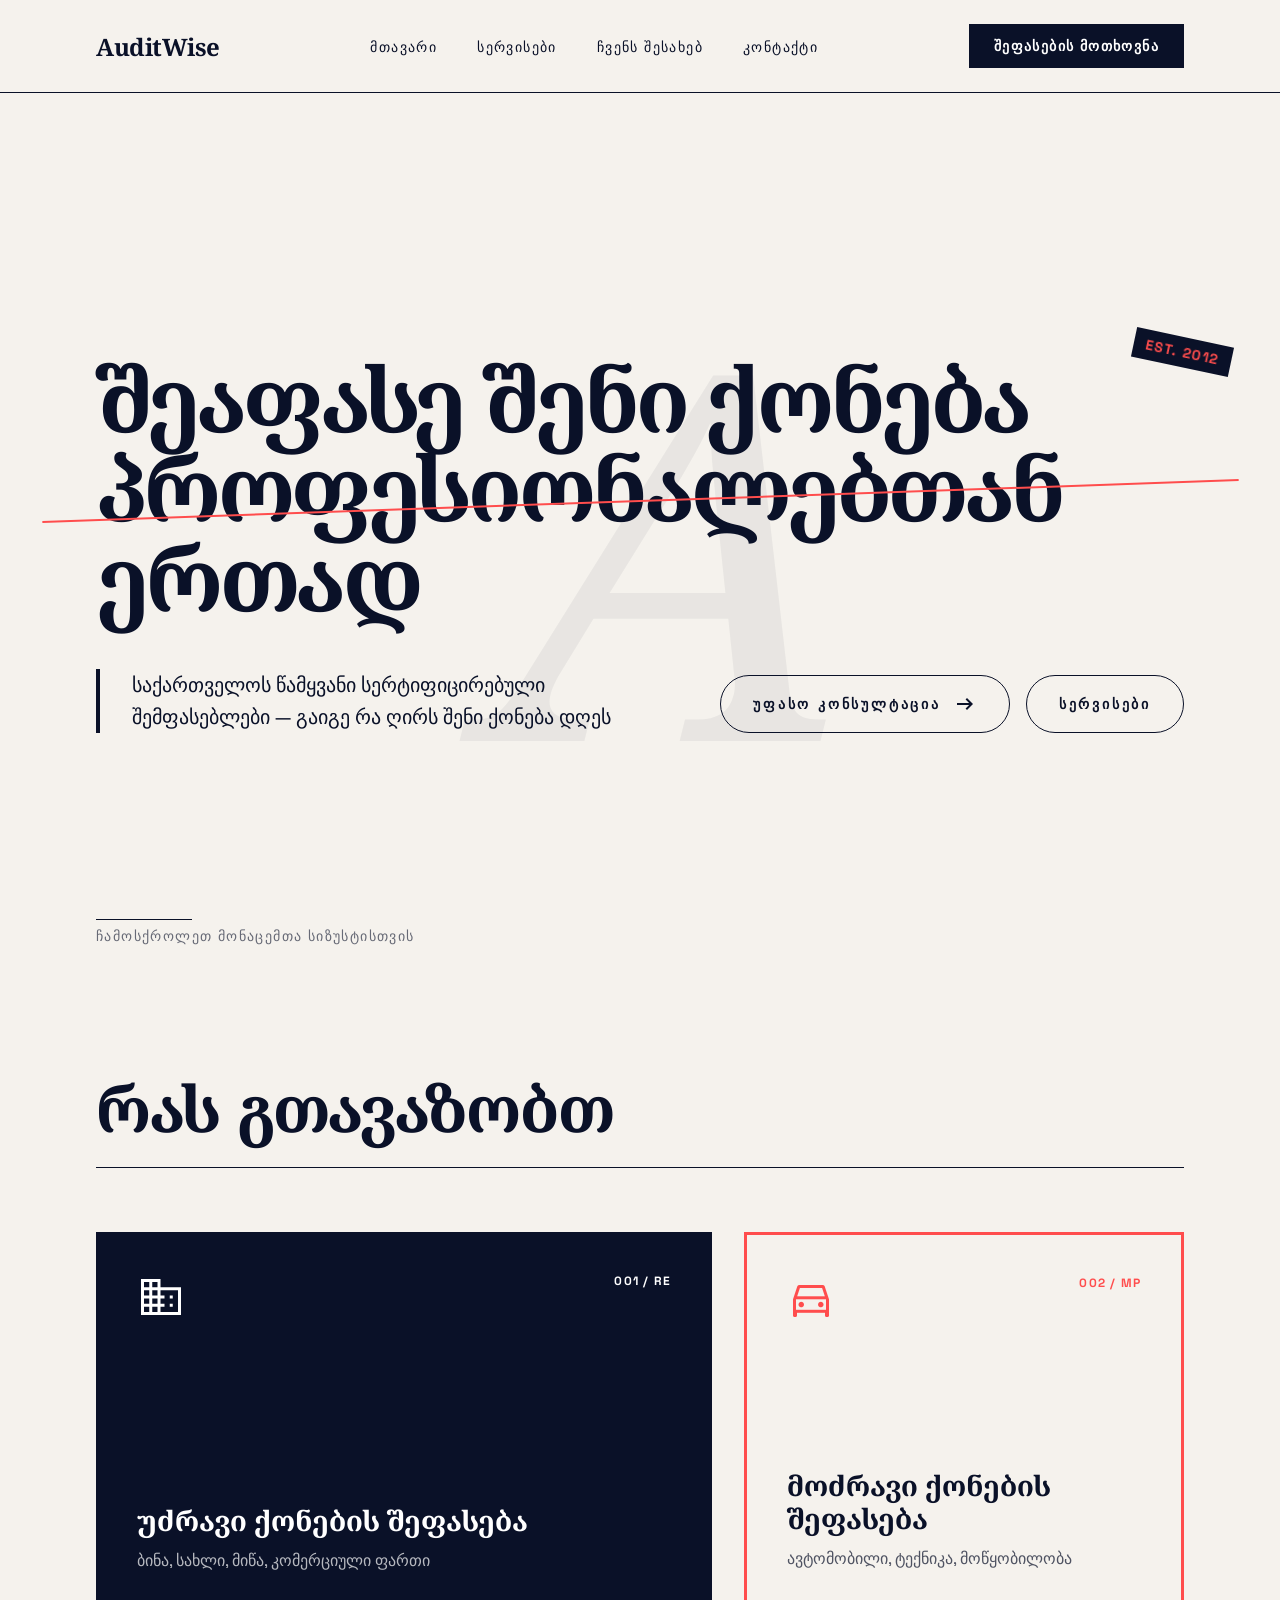
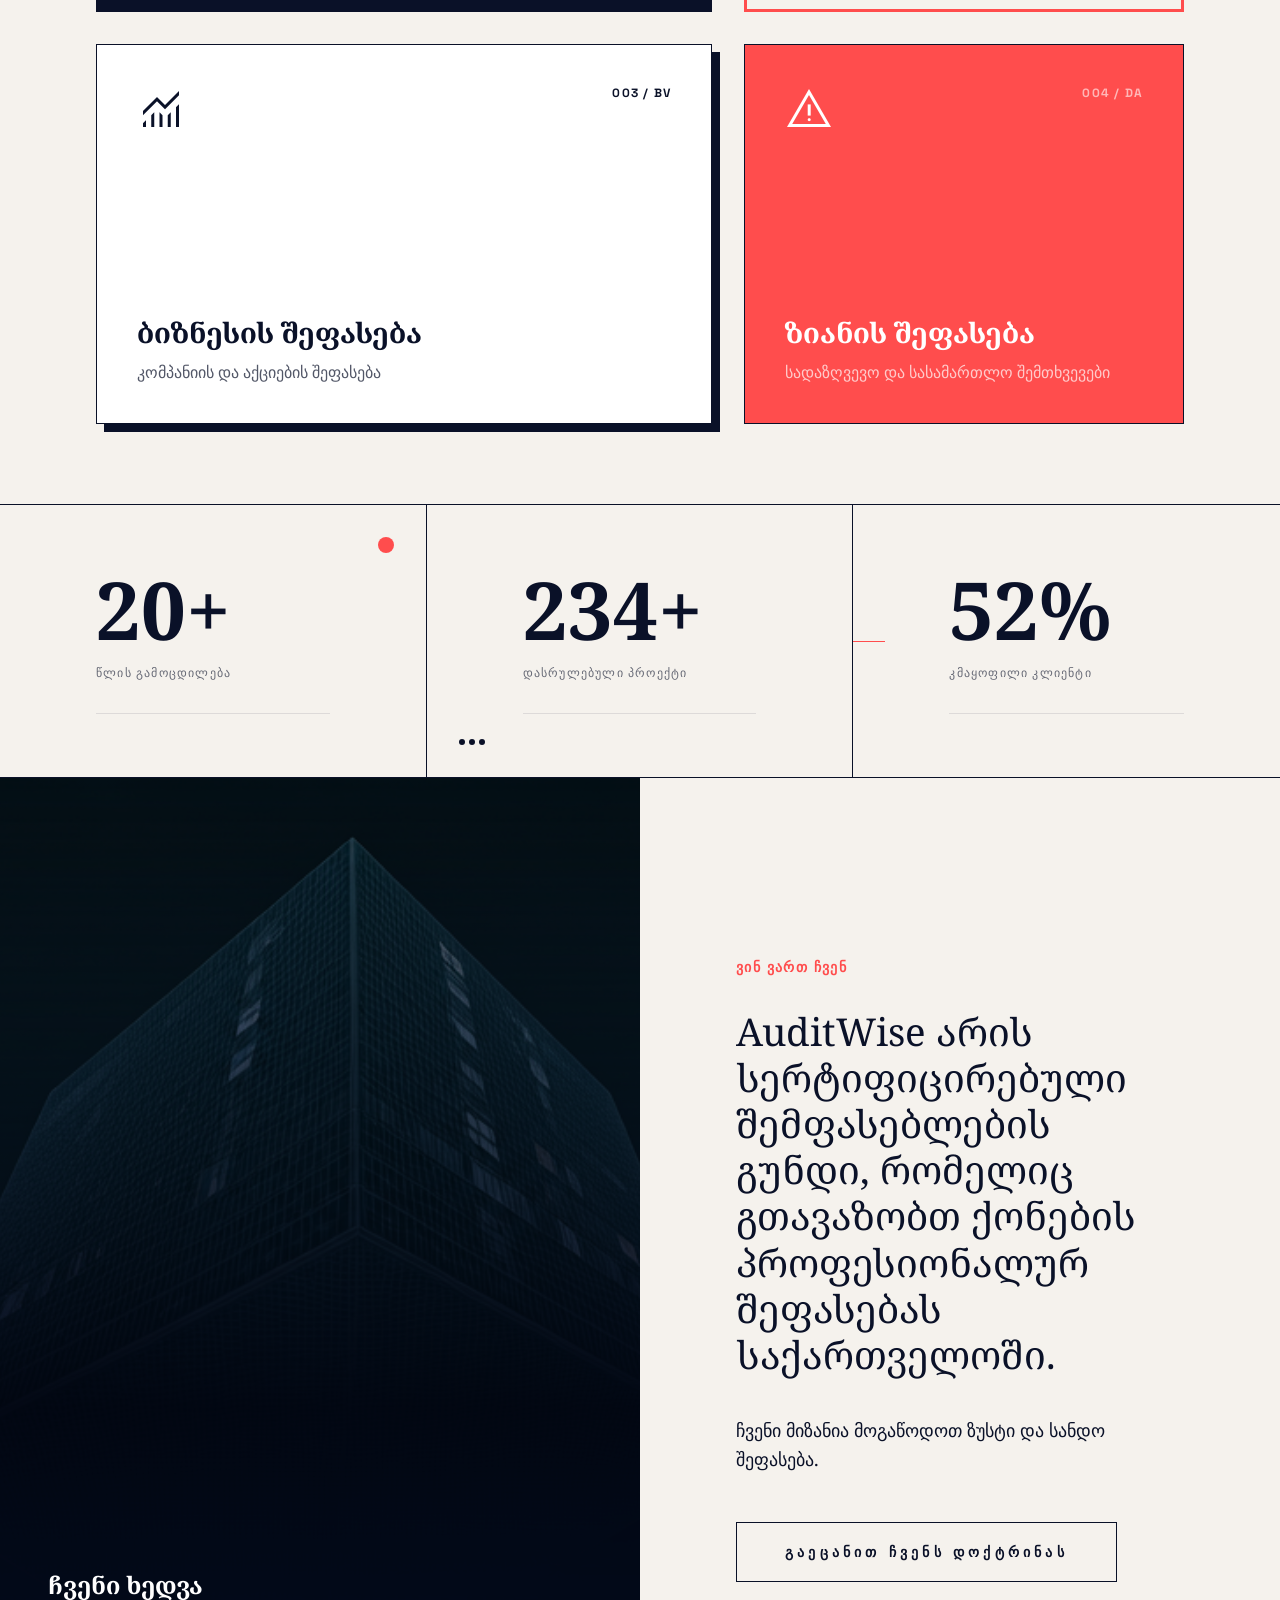
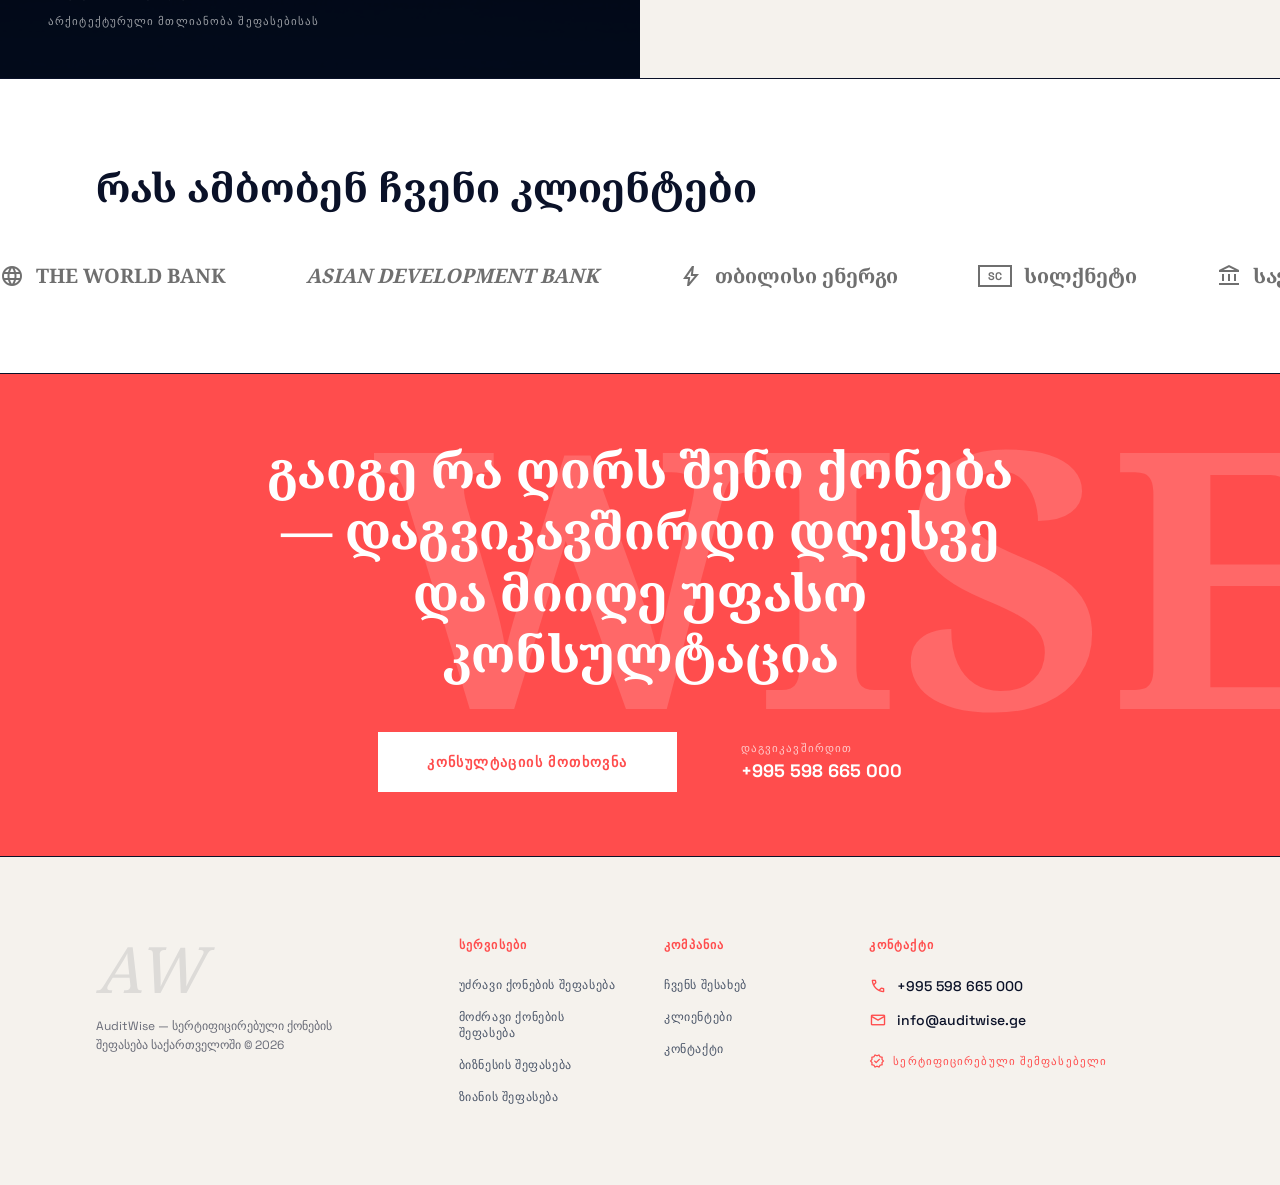
==== index.html @ 29cc0298 "first commit" ====
<!doctype html>
<html lang="ka">
  <head>
    <meta charset="UTF-8" />
    <meta name="viewport" content="width=device-width, initial-scale=1.0" />
    <title>AuditWise — Premium Asset Appraisal & Audit Services</title>

    <!-- ===== SEO ===== -->
    <meta
      name="description"
      content="AuditWise — სერტიფიცირებული უძრავი/მოძრავი ქონების შემფასებელი საქართველოში. ქონების პროფესიონალური შეფასება, აუდიტი და ზიანის განსაზღვრა."
    />
    <meta
      name="keywords"
      content="უძრავი ქონების შეფასება, ქონების აუდიტი, სერტიფიცირებული შემფასებელი, ბიზნესის შეფასება, ზიანის შეფასება, თბილისი, საქართველო"
    />
    <meta name="author" content="AuditWise" />
    <meta name="robots" content="index, follow" />

    <!-- ===== OPEN GRAPH ===== -->
    <meta property="og:type" content="website" />
    <meta property="og:url" content="https://www.auditwise.com/" />
    <meta
      property="og:title"
      content="AuditWise — პრემიუმ აქტივების შეფასება"
    />
    <meta
      property="og:description"
      content="მაღალი ღირებულების აქტივების სიზუსტით შეფასება და აუდიტი."
    />
    <meta
      property="og:image"
      content="https://www.auditwise.com/assets/images/og-image.jpg"
    />
    <meta property="og:locale" content="ka_GE" />
    <meta property="og:site_name" content="AuditWise" />

    <!-- ===== TWITTER CARD ===== -->
    <meta name="twitter:card" content="summary_large_image" />
    <meta
      name="twitter:title"
      content="AuditWise — პრემიუმ აქტივების შეფასება"
    />
    <meta
      name="twitter:description"
      content="მაღალი ღირებულების აქტივების სიზუსტით შეფასება და აუდიტი."
    />
    <meta
      name="twitter:image"
      content="https://www.auditwise.com/assets/images/og-image.jpg"
    />

    <!-- ===== FONTS ===== -->
    <link rel="preconnect" href="https://fonts.googleapis.com" />
    <link rel="preconnect" href="https://fonts.gstatic.com" crossorigin />
    <link
      href="https://fonts.googleapis.com/css2?family=Noto+Serif+Georgian:wght@400;700&family=Space+Grotesk:wght@300;400;500;700&display=swap"
      rel="stylesheet"
    />

    <!-- ===== ICONS ===== -->
    <link
      href="https://fonts.googleapis.com/css2?family=Material+Symbols+Outlined:opsz,wght,FILL,GRAD@20..48,100..700,0..1,-50..200"
      rel="stylesheet"
    />

    <!-- ===== FAVICON ===== -->
    <link rel="icon" type="image/png" href="./images/AW_favicon.png" />

    <!-- ===== CSS ===== -->
    <link rel="stylesheet" href="./styles/reset.css" />
    <link rel="stylesheet" href="./styles/header.css" />
    <link rel="stylesheet" href="./styles/style.css" />
    <link rel="stylesheet" href="./styles/footer.css" />
  </head>

  <body>
    <!-- HEADER -->
    <header>
      <nav>
        <a href="index.html" class="logo">AuditWise</a>
        <ul>
          <li><a href="./index.html">მთავარი</a></li>
          <li><a href="./services.html">სერვისები</a></li>
          <li><a href="./about.html">ჩვენს შესახებ</a></li>
          <li><a href="./contact.html">კონტაქტი</a></li>
        </ul>
        <a href="./contact.html" class="btn-primary">შეფასების მოთხოვნა</a>
        <button class="burger" id="burger">
          <span></span>
          <span></span>
          <span></span>
        </button>
      </nav>
    </header>

    <!-- MAIN -->
    <main>
      <section class="hero">
        <div class="container">
          <!-- ფონური დიდი ასო -->
          <div class="hero-bg-letter">A</div>

          <div class="hero-content">
            <!-- სათაური + EST badge -->
            <div class="hero-title-wrap">
              <h1 class="hero-title">
                შეაფასე შენი ქონება პროფესიონალებთან ერთად
                <div class="coral-strike"></div>
              </h1>
              <div class="est-badge">EST. 2012</div>
            </div>

            <!-- ქვედა ნაწილი: ტექსტი + ღილაკები -->
            <div class="hero-bottom">
              <div class="hero-desc">
                <p>
                  საქართველოს წამყვანი სერტიფიცირებული შემფასებლები — გაიგე რა
                  ღირს შენი ქონება დღეს
                </p>
              </div>
              <div class="hero-actions">
                <a href="contact.html" class="btn-outline">
                  უფასო კონსულტაცია
                  <span class="material-symbols-outlined">arrow_right_alt</span>
                </a>
                <a href="services.html" class="btn-outline">სერვისები</a>
              </div>
            </div>
          </div>

          <!-- ქვედა anchor -->
          <div class="hero-scroll">
            <div class="hero-scroll-line"></div>
            <span>ჩამოსქროლეთ მონაცემთა სიზუსტისთვის</span>
          </div>
        </div>
      </section>

      <!-- SERVICES PREVIEW -->
      <section class="services-preview">
        <div class="container">
          <div class="section-header">
            <h2>რას გთავაზობთ</h2>
            <div class="section-line"></div>
          </div>
        </div>

        <div class="services-grid">
          <a href="./real-estate.html" class="service-card service-card--dark">
            <div class="card-top">
              <span class="material-symbols-outlined">domain</span>
              <span class="card-code">001 / RE</span>
            </div>
            <div class="card-bottom">
              <h3>უძრავი ქონების შეფასება</h3>
              <p>ბინა, სახლი, მიწა, კომერციული ფართი</p>
            </div>
          </a>

          <a href="./movable.html" class="service-card service-card--coral">
            <div class="card-top">
              <span class="material-symbols-outlined">directions_car</span>
              <span class="card-code">002 / MP</span>
            </div>
            <div class="card-bottom">
              <h3>მოძრავი ქონების შეფასება</h3>
              <p>ავტომობილი, ტექნიკა, მოწყობილობა</p>
            </div>
          </a>

          <a href="./business.html" class="service-card service-card--light">
            <div class="card-top">
              <span class="material-symbols-outlined">monitoring</span>
              <span class="card-code">003 / BV</span>
            </div>
            <div class="card-bottom">
              <h3>ბიზნესის შეფასება</h3>
              <p>კომპანიის და აქციების შეფასება</p>
            </div>
          </a>

          <a href="./damage.html" class="service-card service-card--coral-fill">
            <div class="card-top">
              <span class="material-symbols-outlined">report_problem</span>
              <span class="card-code">004 / DA</span>
            </div>
            <div class="card-bottom">
              <h3>ზიანის შეფასება</h3>
              <p>სადაზღვევო და სასამართლო შემთხვევები</p>
            </div>
          </a>
        </div>
      </section>

      <!-- STATS -->
      <section class="stats">
        <div class="stats-grid">
          <!-- 20+ -->
          <div class="stat-item">
            <div class="stat-dot"></div>
            <div class="stat-content">
              <span class="stat-number">20+</span>
              <span class="stat-label">წლის გამოცდილება</span>
            </div>
            <div class="stat-line"></div>
          </div>

          <!-- 500+ -->
          <div class="stat-item">
            <div class="stat-dots">
              <div class="stat-dot-sm"></div>
              <div class="stat-dot-sm"></div>
              <div class="stat-dot-sm"></div>
            </div>
            <div class="stat-content">
              <span class="stat-number">500+</span>
              <span class="stat-label">დასრულებული პროექტი</span>
            </div>
            <div class="stat-line"></div>
          </div>

          <!-- 99% -->
          <div class="stat-item">
            <div class="stat-coral-line"></div>
            <div class="stat-content">
              <span class="stat-number">99%</span>
              <span class="stat-label">კმაყოფილი კლიენტი</span>
            </div>
            <div class="stat-line"></div>
          </div>
        </div>
      </section>

      <!-- ABOUT PREVIEW -->
      <section class="about-preview">
        <!-- მარცხნივ — სურათი -->
        <div class="about-image">
          <div class="about-image-overlay"></div>
          <div class="about-image-caption">
            <h4>ჩვენი ხედვა</h4>
            <span>არქიტექტურული მთლიანობა შეფასებისას</span>
          </div>
        </div>

        <!-- მარჯვნივ — ტექსტი -->
        <div class="about-content">
          <span class="about-label">ვინ ვართ ჩვენ</span>
          <h2>
            AuditWise არის სერტიფიცირებული შემფასებლების გუნდი, რომელიც
            გთავაზობთ ქონების პროფესიონალურ შეფასებას საქართველოში.
          </h2>
          <p>ჩვენი მიზანია მოგაწოდოთ ზუსტი და სანდო შეფასება.</p>
          <a href="./about.html" class="btn-outline-dark"
            >გაეცანით ჩვენს დოქტრინას</a
          >
        </div>
      </section>

      <!-- CLIENTS MARQUEE -->
      <section class="clients" id="clients">
        <div class="container">
          <h2 class="clients-title">რას ამბობენ ჩვენი კლიენტები</h2>
        </div>

        <div class="marquee">
          <div class="marquee-content">
            <div class="client-item">
              <span class="material-symbols-outlined">language</span>
              <span>THE WORLD BANK</span>
            </div>
            <div class="client-item">
              <span class="client-italic">ASIAN DEVELOPMENT BANK</span>
            </div>
            <div class="client-item">
              <span class="material-symbols-outlined">bolt</span>
              <span>თბილისი ენერგი</span>
            </div>
            <div class="client-item">
              <span class="client-box">SC</span>
              <span>სილქნეტი</span>
            </div>
            <div class="client-item">
              <span class="material-symbols-outlined">account_balance</span>
              <span>საქართველოს ფინანსთა სამინისტრო</span>
            </div>
            <div class="client-item">
              <span class="client-box">MF</span>
              <span>რუსთავის მეტალურგიული ქარხანა</span>
            </div>
            <div class="client-item">
              <span class="material-symbols-outlined">electric_bolt</span>
              <span>თელასი</span>
            </div>
            <div class="client-item">
              <span class="material-symbols-outlined">gavel</span>
              <span>საქართველოს პარლამენტი</span>
            </div>

            <!-- მეორე კომპლექტი — loop-ისთვის -->
            <div class="client-item">
              <span class="material-symbols-outlined">language</span>
              <span>THE WORLD BANK</span>
            </div>
            <div class="client-item">
              <span class="client-italic">ASIAN DEVELOPMENT BANK</span>
            </div>
            <div class="client-item">
              <span class="material-symbols-outlined">bolt</span>
              <span>თბილისი ენერგი</span>
            </div>
            <div class="client-item">
              <span class="client-box">SC</span>
              <span>სილქნეტი</span>
            </div>
            <div class="client-item">
              <span class="material-symbols-outlined">account_balance</span>
              <span>საქართველოს ფინანსთა სამინისტრო</span>
            </div>
            <div class="client-item">
              <span class="client-box">MF</span>
              <span>რუსთავის მეტალურგიული ქარხანა</span>
            </div>
            <div class="client-item">
              <span class="material-symbols-outlined">electric_bolt</span>
              <span>თელასი</span>
            </div>
            <div class="client-item">
              <span class="material-symbols-outlined">gavel</span>
              <span>საქართველოს პარლამენტი</span>
            </div>
          </div>
        </div>
      </section>

      <!-- CTA -->
      <section class="cta">
        <div class="cta-bg-text">WISE</div>
        <div class="container">
          <div class="cta-inner">
            <h2>
              გაიგე რა ღირს შენი ქონება — დაგვიკავშირდი დღესვე და მიიღე უფასო
              კონსულტაცია
            </h2>
            <div class="cta-bottom">
              <a href="contact.html" class="btn-cta">კონსულტაციის მოთხოვნა</a>
              <div class="cta-phone">
                <span class="cta-phone-label">დაგვიკავშირდით</span>
                <span class="cta-phone-number">+995 598 665 000</span>
              </div>
            </div>
          </div>
        </div>
      </section>
    </main>

    <!----FOOTER-->

    <footer class="footer">
      <div class="footer-grid">
        <!-- სვეტი 1 — ლოგო -->
        <div class="footer-brand">
          <span class="footer-logo">AW</span>
          <p>
            AuditWise — სერტიფიცირებული ქონების შეფასება საქართველოში © 2026
          </p>
        </div>

        <!-- სვეტი 2 — სისტემა -->
        <div class="footer-col">
          <h4>სერვისები</h4>
          <a href="./real-estate.html">უძრავი ქონების შეფასება</a>
          <a href="./movable.html">მოძრავი ქონების შეფასება</a>
          <a href="./business.html">ბიზნესის შეფასება</a>
          <a href="./services.html">ზიანის შეფასება</a>
        </div>

        <!-- სვეტი 3 — კომპანია -->
        <div class="footer-col">
          <h4>კომპანია</h4>
          <a href="./about.html">ჩვენს შესახებ</a>
          <a href="index.html#clients">კლიენტები</a>
          <a href="./contact.html">კონტაქტი</a>
        </div>

        <!-- სვეტი 4 — კონტაქტი -->
        <div class="footer-col">
          <h4>კონტაქტი</h4>
          <div class="footer-contact">
            <div class="footer-contact-item">
              <span class="material-symbols-outlined">call</span>
              <a href="tel:+995598665000">+995 598 665 000</a>
            </div>
            <div class="footer-contact-item">
              <span class="material-symbols-outlined">mail</span>
              <a href="mailto:info@auditwise.ge">info@auditwise.ge</a>
            </div>
          </div>
          <div class="footer-tagline">
            <span class="material-symbols-outlined">verified</span>
            სერტიფიცირებული შემფასებელი
          </div>
        </div>
      </div>
    </footer>
    <!-- POPUP -->
    <div class="phone-popup" id="phone-popup">
      <div class="popup-inner">
        <button class="popup-close" id="popup-close">
          <span class="material-symbols-outlined">close</span>
        </button>
        <span class="popup-label">დაგვიკავშირდით</span>
        <a href="tel:+995598665000" class="popup-phone">+995 598 665 000</a>
        <p class="popup-sub">
          ან მოგვწერეთ: <a href="mailto:info@auditwise.ge">info@auditwise.ge</a>
        </p>
      </div>
    </div>

    <script src="js/main.js"></script>
  </body>
</html>
---- styles/header.css ----
/* ===== HEADER / NAV ===== */
header {
  position: sticky;
  top: 0;
  width: 100%;
  background-color: var(--parchment);
  z-index: 100;
}

nav {
  max-width: var(--max-width);
  margin: 0 auto;
  padding: 24px 96px;
  display: flex;
  align-items: center;
  justify-content: space-between;
  border-bottom: 0.5px solid var(--ink);
}

/* ===== LOGO ===== */
.logo {
  font-family: var(--font-serif);
  font-size: 24px;
  font-weight: 700;
  color: var(--ink);
  letter-spacing: -0.02em;
}

/* ===== NAV LINKS ===== */
nav ul {
  display: flex;
  gap: 40px;
}

nav ul a {
  font-family: var(--font-sans);
  font-size: 14px;
  font-weight: 500;
  text-transform: uppercase;
  letter-spacing: 0.1em;
  color: var(--ink);
  padding-bottom: 4px;
  position: relative;
}

nav ul a::after {
  content: "";
  position: absolute;
  bottom: 0;
  left: 0;
  width: 0%;
  height: 2px;
  background-color: var(--coral);
  transition: width 0.3s ease;
}

nav ul a:hover {
  font-weight: 700;
}

nav ul a:hover::after {
  width: 100%;
}

/* ===== CTA BUTTON ===== */
.btn-primary {
  font-family: var(--font-sans);
  font-size: 14px;
  font-weight: 700;
  text-transform: uppercase;
  letter-spacing: 0.1em;
  color: var(--white);
  background-color: var(--ink);
  border: 0.5px solid var(--ink);
  padding: 12px 24px;
}

.btn-primary:hover {
  background-color: var(--coral);
  color: var(--white);
}

/* ===== BURGER ===== */
.burger {
  display: none;
  flex-direction: column;
  gap: 5px;
}

.burger span {
  display: block;
  width: 24px;
  height: 0.5px;
  background-color: var(--ink);
}
/* ===== MOBILE ===== */
@media (max-width: 768px) {
  /* burger  */
  .burger {
    display: flex;
  }

  /* nav links */
  nav ul {
    display: none;
    position: absolute;
    top: var(--nav-height);
    left: 0;
    width: 100%;
    flex-direction: column;
    background-color: var(--parchment);
    border-bottom: 0.5px solid var(--ink);
    padding: 24px 48px;
    gap: 24px;
  }

  /* nav-open */
  nav ul.nav-open {
    display: flex;
  }

  /* burger-open  */
  .burger-open span:nth-child(1) {
    transform: translateY(6px) rotate(45deg);
    transition: all 0.3s ease;
  }

  .burger-open span:nth-child(2) {
    opacity: 0;
    transition: all 0.3s ease;
  }

  .burger-open span:nth-child(3) {
    transform: translateY(-6px) rotate(-45deg);
    transition: all 0.3s ease;
  }

  /* CTA  */
  .btn-primary {
    display: none;
  }
}
@media (max-width: 768px) {
  nav ul.nav-open {
    display: flex;
    align-items: center;
    text-align: center;
  }

  nav ul li {
    width: 100%;
    text-align: center;
  }

  nav ul a {
    display: inline-block;
    font-size: 16px;
  }

  nav ul a::after {
    left: 50%;
    transform: translateX(-50%);
  }

  nav ul a:hover::after {
    width: 100%;
    left: 50%;
    transform: translateX(-50%);
  }
}
---- styles/style.css ----
/* ===== VARIABLES ===== */
:root {
  --parchment: #f5f2ed;
  --ink: #0a1128;
  --coral: #ff4d4d;
  --slate: #4a5568;
  --white: #ffffff;

  --font-serif: "Noto Serif Georgian", serif;
  --font-sans: "Space Grotesk", sans-serif;

  --max-width: 1920px;
  --nav-height: 80px;
}

/* ===== BODY ===== */
body {
  font-family: var(--font-sans);
  background-color: var(--parchment);
  background-image: radial-gradient(var(--ink) 0.5px, transparent 0.5px);
  background-size: 40px 40px;
  background-attachment: fixed;
  color: var(--ink);
}

/* ===== CONTAINER ===== */
.container {
  width: 100%;
  max-width: var(--max-width);
  margin: 0 auto;
  padding: 0 96px;
}

/* ===== HERO ===== */
.hero {
  position: relative;
  min-height: 100vh;
  display: flex;
  align-items: center;
  overflow: hidden;
  padding: 96px 0;
}

/* ფონური დიდი A ასო */
.hero-bg-letter {
  position: absolute;
  inset: 0;
  display: flex;
  align-items: center;
  justify-content: center;
  font-family: var(--font-serif);
  font-size: 40vw;
  font-style: italic;
  color: var(--ink);
  opacity: 0.05;
  pointer-events: none;
  user-select: none;
  line-height: 1;
}

.hero-content {
  position: relative;
  z-index: 1;
  width: 100%;
}

/* სათაური */
.hero-title-wrap {
  position: relative;
  display: inline-block;
  margin-bottom: 48px;
}

.hero-title {
  font-family: var(--font-serif);
  font-size: clamp(48px, 7vw, 100px);
  font-weight: 700;
  line-height: 100%;
  letter-spacing: -0.04em;
  color: var(--ink);
  position: relative;
}

/* წითელი გადახაზვის ხაზი */
.coral-strike {
  position: absolute;
  height: 2px;
  background-color: var(--coral);
  width: 110%;
  top: 55%;
  left: -5%;
  transform: rotate(-2deg);
}

/* EST. 2012 badge */
.est-badge {
  position: absolute;
  right: -48px;
  top: -16px;
  font-family: var(--font-sans);
  font-size: 14px;
  font-weight: 700;
  letter-spacing: 0.1em;
  text-transform: uppercase;
  color: var(--coral);
  background-color: var(--ink);
  padding: 6px 12px;
  transform: rotate(12deg);
}

/* ქვედა ნაწილი */
.hero-bottom {
  display: grid;
  grid-template-columns: 1fr 1fr;
  align-items: end;
  gap: 48px;
}

.hero-desc {
  border-left: 4px solid var(--ink);
  padding-left: 32px;
}

.hero-desc p {
  font-family: var(--font-sans);
  font-size: 20px;
  font-weight: 400;
  line-height: 160%;
  color: var(--ink);
}

/* ღილაკები */
.hero-actions {
  display: flex;
  justify-content: flex-end;
  gap: 16px;
  flex-wrap: wrap;
}

.btn-outline {
  display: inline-flex;
  align-items: center;
  gap: 12px;
  font-family: var(--font-sans);
  font-size: 14px;
  font-weight: 700;
  text-transform: uppercase;
  letter-spacing: 0.2em;
  color: var(--ink);
  border: 0.5px solid var(--ink);
  border-radius: 999px;
  padding: 16px 32px;
  transition: all 0.5s ease;
}

.btn-outline:hover {
  background-color: var(--ink);
  color: var(--white);
}
.material-symbols-outlined {
  transition: transform 0.3s ease;
}

.btn-outline:hover .material-symbols-outlined {
  transform: translateX(6px);
}

.btn-outline:last-child:hover {
  background-color: var(--coral);
  color: var(--white);
}

/* scroll anchor */
.hero-scroll {
  position: absolute;
  bottom: 48px;
  left: 96px;
  display: flex;
  flex-direction: column;
  gap: 8px;
}

.hero-scroll-line {
  width: 96px;
  height: 0.5px;
  background-color: var(--ink);
}

.hero-scroll span {
  font-family: var(--font-sans);
  font-size: 14px;
  font-weight: 500;
  text-transform: uppercase;
  letter-spacing: 0.1em;
  color: var(--ink);
  opacity: 0.6;
}

/* ===== RESPONSIVE ===== */
@media (max-width: 768px) {
  .hero {
    padding: 48px 0;
  }

  .hero .container {
    padding: 0 24px;
  }

  .hero-bottom {
    grid-template-columns: 1fr;
    gap: 32px;
  }

  .hero-actions {
    justify-content: flex-start;
    flex-direction: column;
  }

  .btn-outline {
    width: 100%;
    justify-content: center;
  }

  .est-badge {
    right: 0;
    top: -32px;
    font-size: 11px;
  }

  .hero-scroll {
    left: 24px;
  }
}

/* ===== SERVICES PREVIEW ===== */
.services-preview {
  padding: 80px 0;
  overflow: hidden;
}

.section-header {
  margin-bottom: 64px;
}

.section-header h2 {
  font-family: var(--font-serif);
  font-size: 64px;
  font-weight: 700;
  line-height: 110%;
  letter-spacing: -0.02em;
  color: var(--ink);
  margin-bottom: 24px;
}

.section-line {
  width: 100%;
  height: 0.5px;
  background-color: var(--ink);
}

.services-grid {
  display: grid;
  grid-template-columns: 7fr 5fr;
  grid-template-rows: auto auto;
  gap: 32px;
  padding: 0 96px;
}

.service-card {
  display: flex;
  flex-direction: column;
  justify-content: space-between;
  min-height: 380px;
  padding: 40px;
  border: 0.5px solid var(--ink);
  transition: all 0.4s ease;
  cursor: pointer;
}

.card-top {
  display: flex;
  justify-content: space-between;
  align-items: flex-start;
}

.card-top .material-symbols-outlined {
  font-size: 48px;
}

.card-code {
  font-family: var(--font-sans);
  font-size: 12px;
  font-weight: 700;
  letter-spacing: 0.1em;
  text-transform: uppercase;
}

.card-bottom h3 {
  font-family: var(--font-serif);
  font-size: 28px;
  font-weight: 700;
  line-height: 120%;
  margin-bottom: 12px;
}

.card-bottom p {
  font-family: var(--font-sans);
  font-size: 16px;
  opacity: 0.7;
}

/* 001 — მუქი, მარცხნივ დიდი */
.service-card--dark {
  grid-column: 1;
  grid-row: 1;
  background-color: var(--ink);
  color: var(--white);
}

.service-card--dark .card-top .material-symbols-outlined {
  color: var(--white);
}

.service-card--dark:hover {
  transform: translateY(-4px);
}

/* 002 — parchment, coral border, მარჯვნივ პატარა */
.service-card--coral {
  grid-column: 2;
  grid-row: 1;
  background-color: var(--parchment);
  color: var(--ink);
  border: 3px solid var(--coral);
}

.service-card--coral .card-top .material-symbols-outlined {
  color: var(--coral);
}

.service-card--coral .card-code {
  color: var(--coral);
}

.service-card--coral:hover {
  background-color: var(--coral);
  color: var(--white);
}

.service-card--coral:hover .material-symbols-outlined,
.service-card--coral:hover .card-code {
  color: var(--white);
}

/* 003 — თეთრი, neo-brutalist shadow, მარცხნივ პატარა */
.service-card--light {
  grid-column: 1;
  grid-row: 2;
  background-color: var(--white);
  color: var(--ink);
  box-shadow: 8px 8px 0px 0px var(--ink);
}

.service-card--light:hover {
  transform: translate(4px, 4px);
  box-shadow: none;
}

/* 004 — coral fill, მარჯვნივ დიდი */
.service-card--coral-fill {
  grid-column: 2;
  grid-row: 2;
  background-color: var(--coral);
  color: var(--white);
}

.service-card--coral-fill .material-symbols-outlined {
  color: var(--white);
}

.service-card--coral-fill .card-code {
  color: rgba(255, 255, 255, 0.6);
}

.service-card--coral-fill:hover {
  transform: translateY(-4px);
}

/* მობილური */
@media (max-width: 768px) {
  .services-grid {
    grid-template-columns: 1fr;
    padding: 0 24px;
    gap: 16px;
  }

  .service-card--dark,
  .service-card--coral,
  .service-card--light,
  .service-card--coral-fill {
    grid-column: 1;
    grid-row: auto;
    min-height: 280px;
  }

  .section-header h2 {
    font-size: 40px;
  }
}

/* ===== STATS ===== */
.stats {
  border-top: 0.5px solid var(--ink);
  border-bottom: 0.5px solid var(--ink);
}

.stats-grid {
  display: grid;
  grid-template-columns: repeat(3, 1fr);
}

.stat-item {
  position: relative;
  padding: 64px 96px;
  overflow: hidden;
  border-right: 0.5px solid var(--ink);
}

.stat-item:last-child {
  border-right: none;
}

/* პირველი სვეტის წითელი წერტილი */
.stat-dot {
  position: absolute;
  top: 32px;
  right: 32px;
  width: 16px;
  height: 16px;
  background-color: var(--coral);
  border-radius: 50%;
}

/* მეორე სვეტის 3 წერტილი */
.stat-dots {
  position: absolute;
  bottom: 32px;
  left: 32px;
  display: flex;
  gap: 4px;
}

.stat-dot-sm {
  width: 6px;
  height: 6px;
  background-color: var(--ink);
  border-radius: 50%;
}

/* მესამე სვეტის coral ხაზი */
.stat-coral-line {
  position: absolute;
  top: 50%;
  left: 0;
  width: 32px;
  height: 0.5px;
  background-color: var(--coral);
}

.stat-content {
  display: flex;
  flex-direction: column;
  gap: 16px;
}

.stat-number {
  font-family: var(--font-serif);
  font-size: 80px;
  font-weight: 700;
  line-height: 1;
  color: var(--ink);
}

.stat-label {
  font-family: var(--font-sans);
  font-size: 12px;
  font-weight: 500;
  text-transform: uppercase;
  letter-spacing: 0.1em;
  color: var(--ink);
  opacity: 0.6;
}

/* hover ხაზი */
.stat-line {
  margin-top: 32px;
  width: 100%;
  height: 0.5px;
  background-color: rgba(10, 17, 40, 0.1);
  transition: background-color 0.5s ease;
}

.stat-item:hover .stat-line {
  background-color: var(--coral);
}

/* მობილური */
@media (max-width: 768px) {
  .stats-grid {
    grid-template-columns: repeat(3, 1fr);
  }

  .stat-item {
    padding: 32px 16px;
    border-right: 0.5px solid var(--ink);
  }

  .stat-item:last-child {
    border-right: none;
  }

  .stat-number {
    font-size: 36px;
  }

  .stat-label {
    font-size: 10px;
  }
}

/* ===== ABOUT PREVIEW ===== */
.about-preview {
  display: flex;
  min-height: 100vh;
}

/* მარცხნივ სურათი */
.about-image {
  width: 50%;
  position: relative;
  background-color: #0a1f3d;
  background-image: url("../images/building.png");
  background-size: cover;
  background-position: center;
  overflow: hidden;
}
.about-image-overlay {
  position: absolute;
  inset: 0;
  background: linear-gradient(to top, #0a1128 30%, rgba(10, 31, 61, 0.6) 100%);
  mix-blend-mode: multiply;
}
.about-image-caption {
  position: absolute;
  bottom: 48px;
  left: 48px;
  z-index: 1;
}

.about-image-caption h4 {
  font-family: var(--font-serif);
  font-size: 24px;
  font-weight: 700;
  color: var(--white);
  margin-bottom: 8px;
}

.about-image-caption span {
  font-family: var(--font-sans);
  font-size: 11px;
  font-weight: 500;
  text-transform: uppercase;
  letter-spacing: 0.1em;
  color: rgba(255, 255, 255, 0.6);
}

/* მარჯვნივ ტექსტი */
.about-content {
  width: 50%;
  background-color: var(--parchment);
  padding: 160px 96px 96px 96px;
  display: flex;
  flex-direction: column;
  justify-content: flex-end;
}
.about-preview {
  display: flex;
  min-height: 100vh;
}

.about-label {
  font-family: var(--font-sans);
  font-size: 14px;
  font-weight: 700;
  text-transform: uppercase;
  letter-spacing: 0.1em;
  color: var(--coral);
  margin-bottom: 32px;
  display: block;
}

.about-content h2 {
  font-family: var(--font-serif);
  font-size: clamp(28px, 3vw, 44px);
  font-weight: 400;
  line-height: 120%;
  color: var(--ink);
  margin-bottom: 40px;
}

.about-content p {
  font-family: var(--font-sans);
  font-size: 18px;
  line-height: 160%;
  color: var(--ink);
  margin-bottom: 48px;
}

.btn-outline-dark {
  display: inline-block;
  font-family: var(--font-sans);
  font-size: 14px;
  font-weight: 700;
  text-transform: uppercase;
  letter-spacing: 0.3em;
  color: var(--ink);
  border: 0.5px solid var(--ink);
  padding: 20px 48px;
  transition: all 0.3s ease;
  width: fit-content;
}

.btn-outline-dark:hover {
  background-color: var(--ink);
  color: var(--white);
}

/* მობილური */
@media (max-width: 768px) {
  .about-preview {
    flex-direction: column;
  }

  .about-image {
    width: 100%;
    min-height: 400px;
  }

  .about-content {
    width: 100%;
    padding: 48px 24px;
    justify-content: flex-start;
  }
}

/* ===== CLIENTS MARQUEE ===== */
.clients {
  padding: 80px 0;
  border-top: 0.5px solid var(--ink);
  border-bottom: 0.5px solid var(--ink);
  background-color: var(--white);
  overflow: hidden;
}

.clients-title {
  font-family: var(--font-serif);
  font-size: 40px;
  font-weight: 700;
  color: var(--ink);
  margin-bottom: 48px;
}

.marquee {
  overflow: hidden;
  white-space: nowrap;
}

.marquee-content {
  display: inline-flex;
  align-items: center;
  gap: 80px;
  animation: marquee-scroll 20s linear infinite;
}

@keyframes marquee-scroll {
  0% {
    transform: translateX(0);
  }
  100% {
    transform: translateX(-50%);
  }
}

.client-item {
  display: inline-flex;
  align-items: center;
  gap: 12px;
  font-family: var(--font-serif);
  font-size: 20px;
  font-weight: 700;
  color: var(--ink);
  opacity: 0.6;
  filter: grayscale(100%);
  transition: opacity 0.3s ease;
}

.client-item:hover {
  opacity: 1;
}

.client-italic {
  font-style: italic;
}

.client-box {
  border: 2px solid var(--ink);
  padding: 2px 8px;
  font-family: var(--font-sans);
  font-size: 11px;
  font-weight: 700;
}

.client-circle {
  display: inline-block;
  width: 32px;
  height: 32px;
  background-color: var(--ink);
  border-radius: 50%;
}
@media (max-width: 768px) {
  .clients-title {
    font-size: 24px;
  }
}

/* ===== CTA ===== */
.cta {
  position: relative;
  background-color: var(--coral);
  padding: 64px 0;
  overflow: hidden;
  text-align: center;
}

.cta-bg-text {
  position: absolute;
  top: -10%;
  right: -5%;
  font-family: var(--font-serif);
  font-size: 28vw;
  font-weight: 700;
  color: rgba(255, 255, 255, 0.15);
  pointer-events: none;
  user-select: none;
  white-space: nowrap;
}

.cta-inner {
  position: relative;
  z-index: 1;
  display: flex;
  flex-direction: column;
  align-items: center;
  gap: 48px;
}

.cta h2 {
  font-family: var(--font-serif);
  font-size: clamp(28px, 4vw, 56px);
  font-weight: 700;
  line-height: 120%;
  color: var(--white);
  max-width: 800px;
}

.cta-bottom {
  display: flex;
  align-items: center;
  gap: 64px;
}

.btn-cta {
  display: inline-block;
  font-family: var(--font-sans);
  font-size: 14px;
  font-weight: 700;
  text-transform: uppercase;
  letter-spacing: 0.1em;
  color: var(--coral);
  background-color: var(--white);
  border: 0.5px solid var(--white);
  padding: 20px 48px;
  transition: all 0.3s ease;
}

.btn-cta:hover {
  background-color: transparent;
  color: var(--white);
}

.cta-phone {
  display: flex;
  flex-direction: column;
  align-items: flex-start;
  gap: 4px;
}

.cta-phone-label {
  font-family: var(--font-sans);
  font-size: 11px;
  font-weight: 500;
  text-transform: uppercase;
  letter-spacing: 0.1em;
  color: rgba(255, 255, 255, 0.7);
}

.cta-phone-number {
  font-family: var(--font-sans);
  font-size: 18px;
  font-weight: 700;
  color: var(--white);
}

/* მობილური */
@media (max-width: 768px) {
  .cta-bottom {
    flex-direction: column;
    gap: 32px;
  }

  .cta-phone {
    align-items: center;
  }
}

/* ===== POPUP ===== */
.phone-popup {
  display: none;
  position: fixed;
  inset: 0;
  background: rgba(10, 17, 40, 0.7);
  z-index: 999;
  align-items: center;
  justify-content: center;
}

.popup-inner {
  background-color: var(--parchment);
  border: 0.5px solid var(--ink);
  padding: 64px;
  position: relative;
  display: flex;
  flex-direction: column;
  align-items: center;
  gap: 16px;
  min-width: 400px;
}

.popup-close {
  position: absolute;
  top: 16px;
  right: 16px;
  background: none;
  border: none;
  cursor: pointer;
  color: var(--ink);
}

.popup-label {
  font-family: var(--font-sans);
  font-size: 12px;
  font-weight: 700;
  text-transform: uppercase;
  letter-spacing: 0.2em;
  color: var(--coral);
}

.popup-phone {
  font-family: var(--font-serif);
  font-size: 48px;
  font-weight: 700;
  color: var(--ink);
  letter-spacing: -0.02em;
}

.popup-phone:hover {
  color: var(--coral);
}

.popup-sub {
  font-family: var(--font-sans);
  font-size: 14px;
  color: var(--slate);
}

.popup-sub a {
  color: var(--ink);
  font-weight: 700;
}

.popup-sub a:hover {
  color: var(--coral);
}
---- styles/footer.css ----
/* ===== FOOTER ===== */
footer.footer {
  background-color: var(--parchment);
  color: var(--ink);
  border-top: 0.5px solid var(--ink);
}

.footer-grid {
  display: grid;
  grid-template-columns: 2fr 1fr 1fr 2fr;
  gap: 48px;
  padding: 80px 96px;
}

.footer-brand {
  display: flex;
  flex-direction: column;
  gap: 16px;
}

.footer-logo {
  font-family: var(--font-serif);
  font-size: 64px;
  font-style: italic;
  color: rgba(10, 17, 40, 0.1);
  line-height: 1;
}

.footer-brand p {
  font-family: var(--font-sans);
  font-size: 12px;
  color: rgba(10, 17, 40, 0.6);
  line-height: 160%;
  max-width: 240px;
  text-transform: none;
}

.footer-col {
  display: flex;
  flex-direction: column;
  gap: 16px;
}

.footer-col h4 {
  font-family: var(--font-sans);
  font-size: 12px;
  font-weight: 700;
  text-transform: uppercase;
  letter-spacing: 0.1em;
  color: var(--coral);
  margin-bottom: 8px;
}

.footer-col a {
  font-family: var(--font-sans);
  font-size: 12px;
  text-transform: uppercase;
  letter-spacing: 0.05em;
  color: var(--slate);
  transition: all 0.2s ease;
  display: inline-block;
}

.footer-col a:hover {
  color: var(--ink);
  transform: translateX(4px);
}

.footer-contact {
  display: flex;
  flex-direction: column;
  gap: 16px;
}

.footer-contact-item {
  display: flex;
  align-items: center;
  gap: 10px;
}

.footer-contact-item .material-symbols-outlined {
  font-size: 18px;
  color: var(--coral);
}

.footer-contact-item a {
  font-family: var(--font-sans);
  font-size: 14px;
  font-weight: 500;
  text-transform: none;
  letter-spacing: 0;
  color: var(--ink);
}

.footer-contact-item a:hover {
  color: var(--coral);
  transform: none;
}

.footer-tagline {
  display: flex;
  align-items: center;
  gap: 8px;
  font-family: var(--font-sans);
  font-size: 11px;
  font-weight: 500;
  text-transform: uppercase;
  letter-spacing: 0.1em;
  color: var(--coral);
  margin-top: 8px;
}

.footer-tagline .material-symbols-outlined {
  font-size: 16px;
}

@media (max-width: 768px) {
  .footer-grid {
    grid-template-columns: 1fr 1fr;
    gap: 32px;
    padding: 48px 24px;
  }

  .footer-brand {
    grid-column: 1 / -1;
  }
}
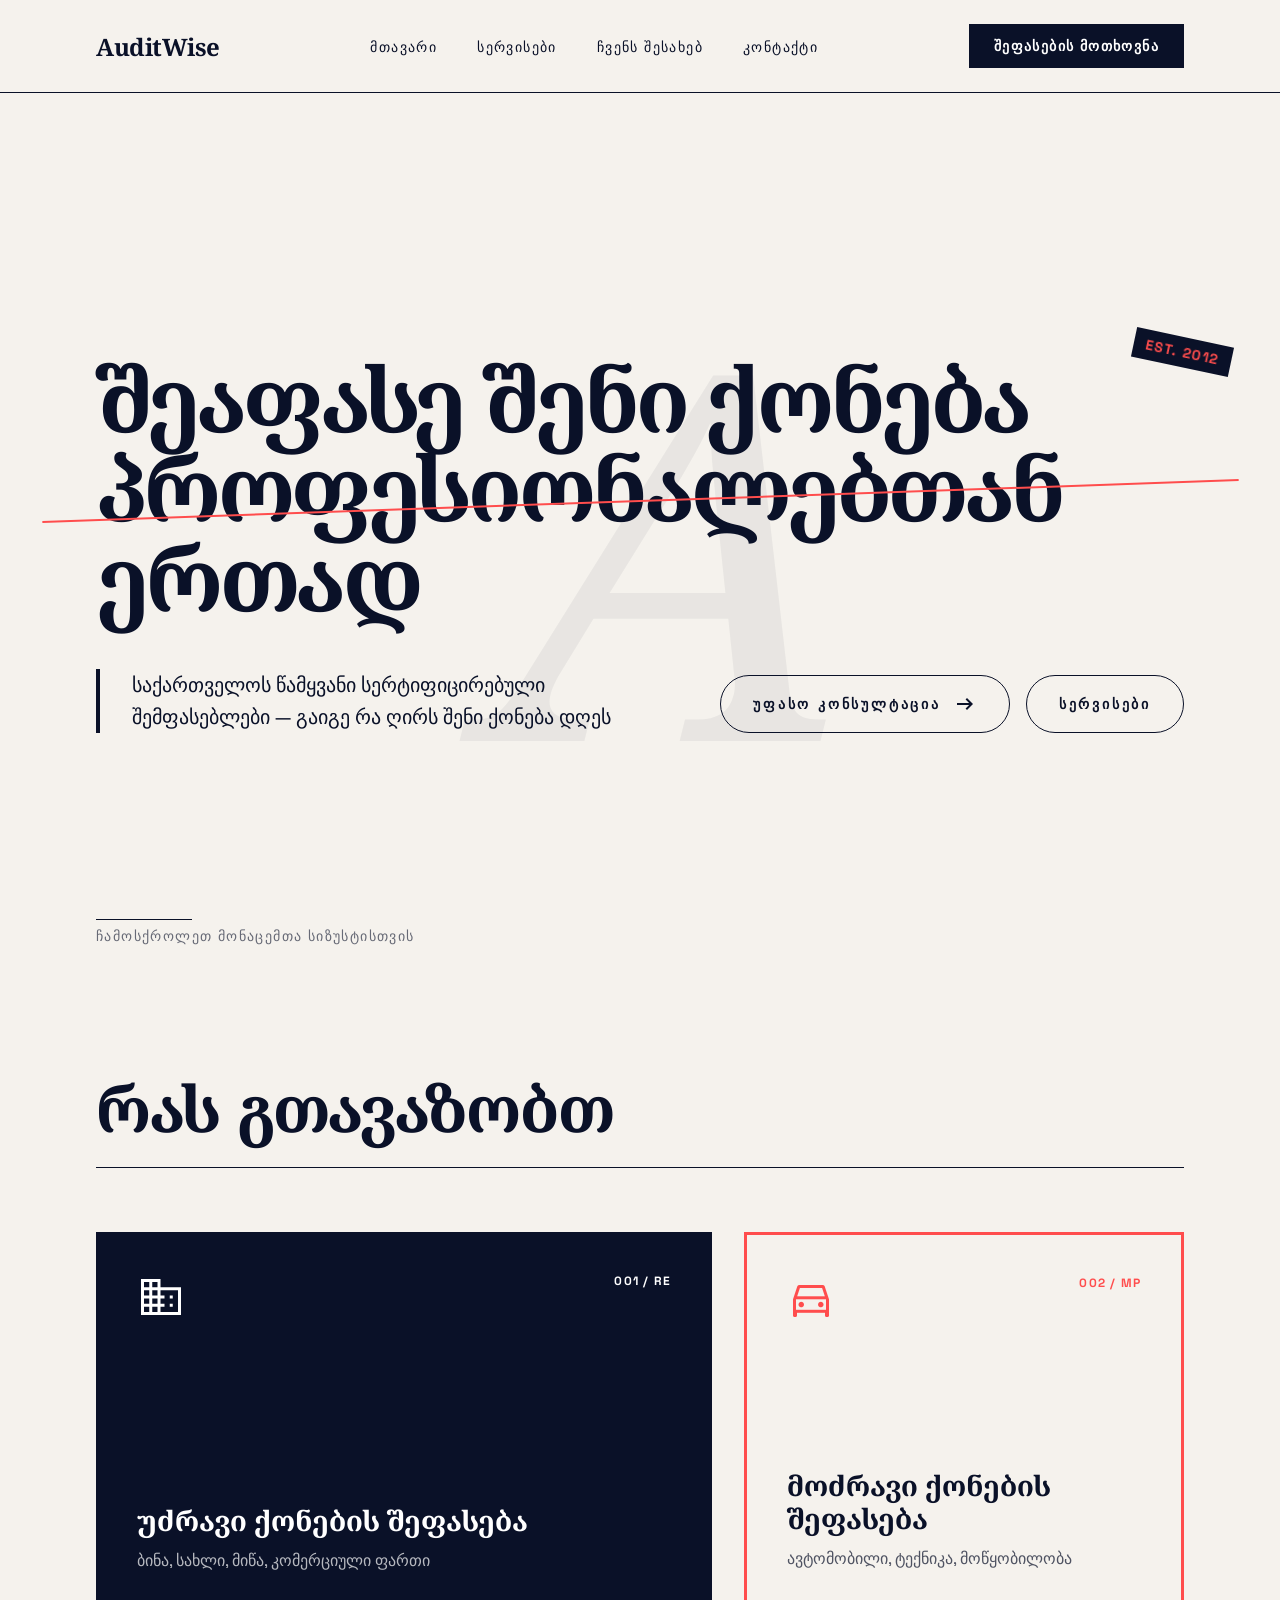
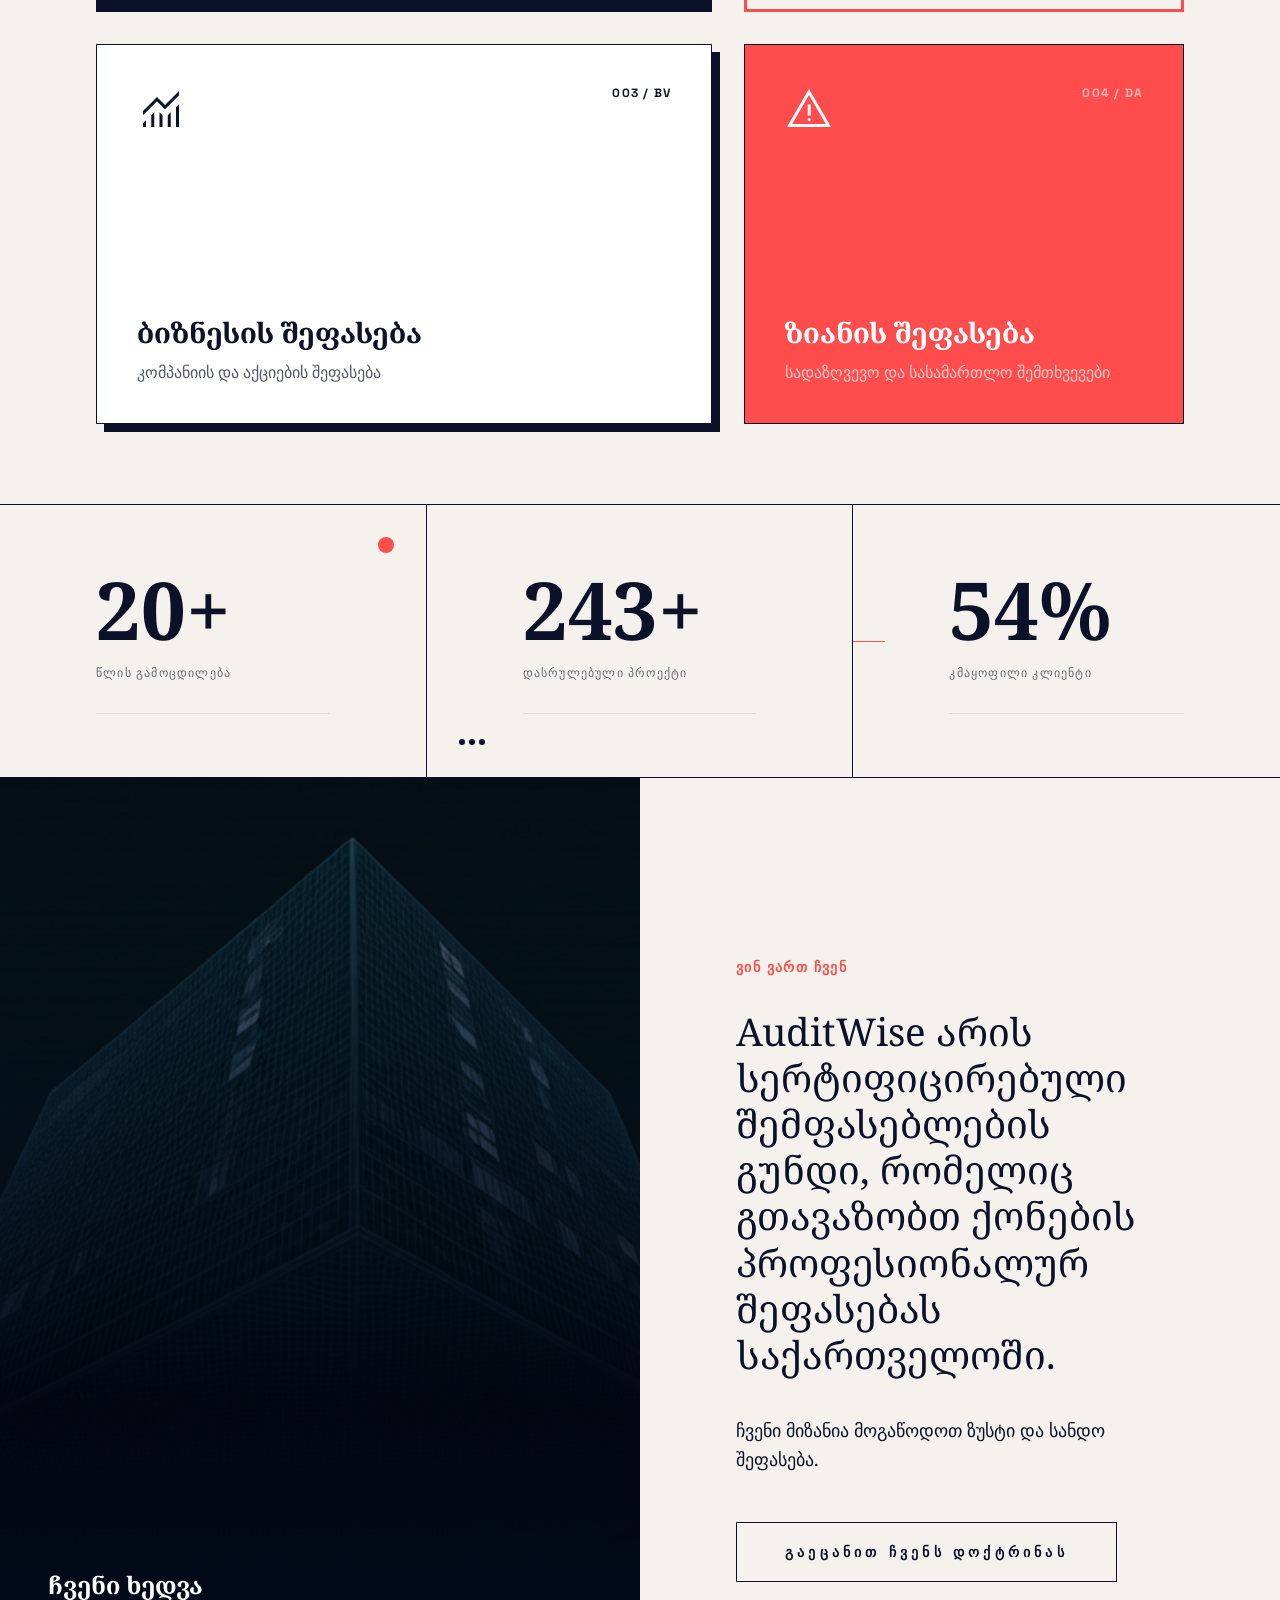
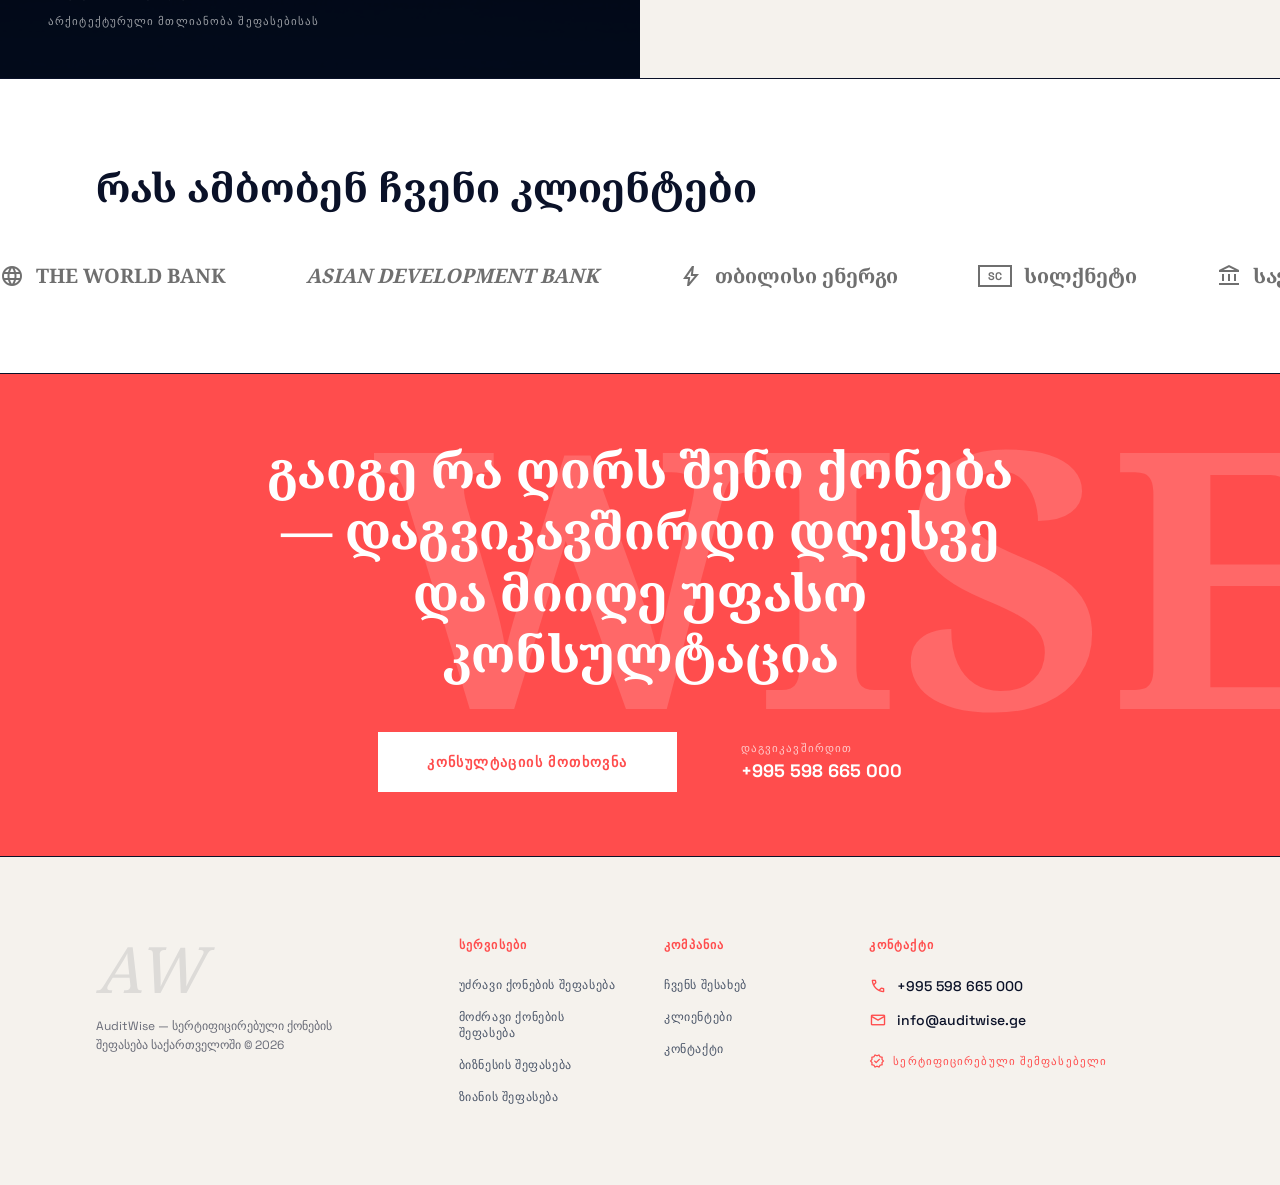
==== commit 6aa214cd: "responsive third" ====
--- a/index.html
+++ b/index.html
@@ -358,7 +358,6 @@
 
     <footer class="footer">
       <div class="footer-grid">
-        <!-- სვეტი 1 — ლოგო -->
         <div class="footer-brand">
           <span class="footer-logo">AW</span>
           <p>
@@ -366,25 +365,38 @@
           </p>
         </div>
 
-        <!-- სვეტი 2 — სისტემა -->
-        <div class="footer-col">
+        <div class="footer-col footer-col--accordion">
           <h4>სერვისები</h4>
-          <a href="./real-estate.html">უძრავი ქონების შეფასება</a>
-          <a href="./movable.html">მოძრავი ქონების შეფასება</a>
-          <a href="./business.html">ბიზნესის შეფასება</a>
-          <a href="./services.html">ზიანის შეფასება</a>
-        </div>
-
-        <!-- სვეტი 3 — კომპანია -->
-        <div class="footer-col">
+          <button class="footer-col-trigger" aria-expanded="false">
+            <span class="footer-col-trigger-label">სერვისები</span>
+            <span class="material-symbols-outlined footer-col-arrow"
+              >expand_more</span
+            >
+          </button>
+          <div class="footer-col-links">
+            <a href="./real-estate.html">უძრავი ქონების შეფასება</a>
+            <a href="./movable.html">მოძრავი ქონების შეფასება</a>
+            <a href="./business.html">ბიზნესის შეფასება</a>
+            <a href="./damage.html">ზიანის შეფასება</a>
+          </div>
+        </div>
+
+        <div class="footer-col footer-col--accordion">
           <h4>კომპანია</h4>
-          <a href="./about.html">ჩვენს შესახებ</a>
-          <a href="index.html#clients">კლიენტები</a>
-          <a href="./contact.html">კონტაქტი</a>
-        </div>
-
-        <!-- სვეტი 4 — კონტაქტი -->
-        <div class="footer-col">
+          <button class="footer-col-trigger" aria-expanded="false">
+            <span class="footer-col-trigger-label">კომპანია</span>
+            <span class="material-symbols-outlined footer-col-arrow"
+              >expand_more</span
+            >
+          </button>
+          <div class="footer-col-links">
+            <a href="./about.html">ჩვენს შესახებ</a>
+            <a href="./index.html#clients">კლიენტები</a>
+            <a href="./contact.html">კონტაქტი</a>
+          </div>
+        </div>
+
+        <div class="footer-col footer-col--contact">
           <h4>კონტაქტი</h4>
           <div class="footer-contact">
             <div class="footer-contact-item">
@@ -403,6 +415,7 @@
         </div>
       </div>
     </footer>
+
     <!-- POPUP -->
     <div class="phone-popup" id="phone-popup">
       <div class="popup-inner">
--- a/styles/header.css
+++ b/styles/header.css
@@ -84,87 +84,108 @@
 .burger {
   display: none;
   flex-direction: column;
-  gap: 5px;
+  justify-content: center;
+  gap: 6px;
+  width: 32px;
+  height: 32px;
+  padding: 0;
+  background: none;
+  border: none;
+  cursor: pointer;
+  flex-shrink: 0;
 }
 
 .burger span {
   display: block;
-  width: 24px;
-  height: 0.5px;
+  width: 28px;
+  height: 2px;
   background-color: var(--ink);
+  border-radius: 2px;
+  transition:
+    transform 0.3s ease,
+    opacity 0.3s ease;
 }
+
 /* ===== MOBILE ===== */
 @media (max-width: 768px) {
-  /* burger  */
+  nav {
+    padding: 0 20px;
+    height: var(--nav-height);
+    position: relative;
+  }
+
+  /* ლოგო მარცხნივ — burger მარჯვნივ, space-between ყვება */
+  .logo {
+    font-size: 20px;
+  }
+
+  /* burger ჩნდება */
   .burger {
     display: flex;
   }
 
-  /* nav links */
+  /* CTA იმალება */
+  .btn-primary {
+    display: none;
+  }
+
+  /* ===== NAV DROPDOWN ===== */
   nav ul {
     display: none;
     position: absolute;
-    top: var(--nav-height);
+    top: 100%;
     left: 0;
     width: 100%;
     flex-direction: column;
     background-color: var(--parchment);
-    border-bottom: 0.5px solid var(--ink);
-    padding: 24px 48px;
-    gap: 24px;
+    border-bottom: 2px solid var(--ink);
+    padding: 8px 0;
+    gap: 0;
+    z-index: 200;
   }
 
-  /* nav-open */
   nav ul.nav-open {
     display: flex;
   }
 
-  /* burger-open  */
+  nav ul li {
+    width: 100%;
+    border-bottom: 0.5px solid rgba(10, 17, 40, 0.1);
+  }
+
+  nav ul li:last-child {
+    border-bottom: none;
+  }
+
+  nav ul a {
+    display: block;
+    font-size: 13px;
+    font-weight: 600;
+    letter-spacing: 0.12em;
+    padding: 14px 20px;
+    text-align: left;
+  }
+
+  nav ul a::after {
+    display: none;
+  }
+
+  nav ul a:hover {
+    background-color: rgba(10, 17, 40, 0.04);
+    color: var(--coral);
+  }
+
+  /* ===== BURGER ANIMATION ===== */
   .burger-open span:nth-child(1) {
-    transform: translateY(6px) rotate(45deg);
-    transition: all 0.3s ease;
+    transform: translateY(8px) rotate(45deg);
   }
 
   .burger-open span:nth-child(2) {
     opacity: 0;
-    transition: all 0.3s ease;
+    transform: scaleX(0);
   }
 
   .burger-open span:nth-child(3) {
-    transform: translateY(-6px) rotate(-45deg);
-    transition: all 0.3s ease;
-  }
-
-  /* CTA  */
-  .btn-primary {
-    display: none;
+    transform: translateY(-8px) rotate(-45deg);
   }
 }
-@media (max-width: 768px) {
-  nav ul.nav-open {
-    display: flex;
-    align-items: center;
-    text-align: center;
-  }
-
-  nav ul li {
-    width: 100%;
-    text-align: center;
-  }
-
-  nav ul a {
-    display: inline-block;
-    font-size: 16px;
-  }
-
-  nav ul a::after {
-    left: 50%;
-    transform: translateX(-50%);
-  }
-
-  nav ul a:hover::after {
-    width: 100%;
-    left: 50%;
-    transform: translateX(-50%);
-  }
-}
--- a/styles/style.css
+++ b/styles/style.css
@@ -17,8 +17,6 @@
 body {
   font-family: var(--font-sans);
   background-color: var(--parchment);
-  background-image: radial-gradient(var(--ink) 0.5px, transparent 0.5px);
-  background-size: 40px 40px;
   background-attachment: fixed;
   color: var(--ink);
 }
@@ -198,12 +196,32 @@
 
 /* ===== RESPONSIVE ===== */
 @media (max-width: 768px) {
+  /* CONTAINER */
+  .container {
+    padding: 0 24px;
+  }
+
+  /* HERO */
   .hero {
-    padding: 48px 0;
+    padding: calc(var(--nav-height) + 32px) 0 48px;
+    min-height: auto;
   }
 
   .hero .container {
+    min-height: auto;
     padding: 0 24px;
+  }
+
+  .hero-title {
+    font-size: 40px;
+  }
+
+  .coral-strike {
+    display: none;
+  }
+
+  .est-badge {
+    display: none;
   }
 
   .hero-bottom {
@@ -221,14 +239,127 @@
     justify-content: center;
   }
 
-  .est-badge {
-    right: 0;
-    top: -32px;
-    font-size: 11px;
-  }
-
   .hero-scroll {
-    left: 24px;
+    display: none;
+  }
+
+  /* SERVICES PREVIEW */
+  .services-preview {
+    padding: 64px 0;
+  }
+
+  .section-header h2 {
+    font-size: 32px;
+  }
+
+  .services-grid {
+    grid-template-columns: 1fr;
+  }
+
+  .service-card--dark,
+  .service-card--coral,
+  .service-card--light,
+  .service-card--coral-fill {
+    grid-column: 1;
+    grid-row: auto;
+    min-height: 280px;
+  }
+
+  /* STATS */
+  .stats-grid {
+    grid-template-columns: repeat(3, 1fr);
+  }
+
+  .stat-item {
+    padding: 32px 16px;
+    border-right: 0.5px solid var(--ink);
+    border-bottom: none;
+  }
+
+  .stat-item:last-child {
+    border-right: none;
+  }
+
+  .stat-number {
+    font-size: 36px;
+  }
+
+  .stat-label {
+    font-size: 9px;
+  }
+
+  /* ABOUT */
+  .about-preview {
+    flex-direction: column;
+  }
+
+  .about-image {
+    width: 100%;
+    min-height: 300px;
+  }
+
+  .about-content {
+    width: 100%;
+    padding: 48px 24px;
+    justify-content: flex-start;
+  }
+
+  /* CLIENTS */
+  .clients-title {
+    font-size: 24px;
+  }
+
+  /* CTA */
+  .cta h2 {
+    font-size: 28px;
+  }
+
+  .cta-bottom {
+    flex-direction: column;
+    gap: 24px;
+    align-items: center;
+  }
+
+  .btn-cta {
+    width: 100%;
+    text-align: center;
+  }
+
+  /* FOOTER */
+  .footer-grid {
+    grid-template-columns: 1fr 1fr;
+    gap: 32px;
+    padding: 48px 24px;
+  }
+
+  .footer-brand {
+    grid-column: 1 / -1;
+  }
+
+  .footer-bottom {
+    flex-direction: column;
+    gap: 16px;
+    padding: 16px 24px;
+    text-align: center;
+  }
+}
+
+@media (max-width: 480px) {
+  .hero-title {
+    font-size: 32px;
+  }
+
+  .stats-grid {
+    grid-template-columns: 1fr;
+  }
+
+  .stat-item {
+    border-right: none;
+    border-bottom: 0.5px solid var(--ink);
+  }
+
+  .footer-grid {
+    grid-template-columns: 1fr;
   }
 }
 
@@ -583,10 +714,6 @@
   flex-direction: column;
   justify-content: flex-end;
 }
-.about-preview {
-  display: flex;
-  min-height: 100vh;
-}
 
 .about-label {
   font-family: var(--font-sans);
@@ -639,17 +766,44 @@
 @media (max-width: 768px) {
   .about-preview {
     flex-direction: column;
+    min-height: auto;
   }
 
   .about-image {
     width: 100%;
-    min-height: 400px;
+    min-height: 280px;
+    aspect-ratio: 4 / 3;
+  }
+
+  .about-image-caption {
+    bottom: 24px;
+    left: 24px;
+  }
+
+  .about-image-caption h4 {
+    font-size: 18px;
   }
 
   .about-content {
     width: 100%;
-    padding: 48px 24px;
+    padding: 40px 24px 48px;
     justify-content: flex-start;
+  }
+
+  .about-content h2 {
+    font-size: clamp(22px, 6vw, 32px);
+    margin-bottom: 20px;
+  }
+
+  .about-content p {
+    font-size: 15px;
+    margin-bottom: 32px;
+  }
+
+  .btn-outline-dark {
+    width: 100%;
+    text-align: center;
+    padding: 16px 24px;
   }
 }
 
@@ -901,3 +1055,15 @@
 .popup-sub a:hover {
   color: var(--coral);
 }
+
+@media (max-width: 768px) {
+  .popup-inner {
+    padding: 40px 24px;
+    min-width: unset;
+    width: 90%;
+  }
+
+  .popup-phone {
+    font-size: 32px;
+  }
+}
--- a/styles/footer.css
+++ b/styles/footer.css
@@ -10,6 +10,8 @@
   grid-template-columns: 2fr 1fr 1fr 2fr;
   gap: 48px;
   padding: 80px 96px;
+  max-width: var(--max-width);
+  margin: 0 auto;
 }
 
 .footer-brand {
@@ -32,7 +34,6 @@
   color: rgba(10, 17, 40, 0.6);
   line-height: 160%;
   max-width: 240px;
-  text-transform: none;
 }
 
 .footer-col {
@@ -114,14 +115,135 @@
   font-size: 16px;
 }
 
+/* ===== ACCORDION — DESKTOP ===== */
+.footer-col-trigger {
+  display: none;
+}
+
+.footer-col-links {
+  display: flex;
+  flex-direction: column;
+  gap: 16px;
+}
+
+/* ===== MOBILE ===== */
 @media (max-width: 768px) {
   .footer-grid {
-    grid-template-columns: 1fr 1fr;
-    gap: 32px;
-    padding: 48px 24px;
+    grid-template-columns: 1fr;
+    gap: 0;
+    padding: 32px 20px 24px;
   }
 
   .footer-brand {
-    grid-column: 1 / -1;
-  }
-}
+    flex-direction: row;
+    align-items: center;
+    gap: 12px;
+    padding-bottom: 20px;
+    margin-bottom: 4px;
+    border-bottom: 0.5px solid rgba(10, 17, 40, 0.12);
+  }
+
+  .footer-logo {
+    font-size: 32px;
+    flex-shrink: 0;
+  }
+
+  .footer-brand p {
+    font-size: 11px;
+    max-width: 100%;
+    line-height: 1.5;
+  }
+
+  .footer-col {
+    gap: 0;
+    border-bottom: 0.5px solid rgba(10, 17, 40, 0.1);
+    padding: 0;
+  }
+
+  .footer-col:last-child {
+    border-bottom: none;
+  }
+
+  .footer-col--accordion > h4 {
+    display: none;
+  }
+
+  .footer-col--accordion .footer-col-trigger {
+    display: flex;
+    align-items: center;
+    justify-content: space-between;
+    width: 100%;
+    padding: 14px 0;
+    background: none;
+    border: none;
+    cursor: pointer;
+  }
+
+  .footer-col-trigger-label {
+    font-family: var(--font-sans);
+    font-size: 11px;
+    font-weight: 700;
+    text-transform: uppercase;
+    letter-spacing: 0.12em;
+    color: var(--coral);
+  }
+
+  .footer-col-arrow {
+    font-size: 16px;
+    color: var(--slate);
+    transition: transform 0.25s ease;
+    flex-shrink: 0;
+  }
+
+  .footer-col--accordion.open .footer-col-arrow {
+    transform: rotate(180deg);
+  }
+
+  .footer-col--accordion .footer-col-links {
+    display: none;
+    flex-direction: column;
+    gap: 0;
+    padding-bottom: 12px;
+  }
+
+  .footer-col--accordion.open .footer-col-links {
+    display: flex;
+  }
+
+  .footer-col--accordion .footer-col-links a {
+    font-size: 12px;
+    padding: 8px 0;
+    display: block;
+  }
+
+  .footer-col--contact {
+    padding: 16px 0 20px;
+  }
+
+  .footer-col--contact h4 {
+    font-size: 11px;
+    letter-spacing: 0.12em;
+    margin-bottom: 12px;
+  }
+
+  .footer-contact {
+    gap: 10px;
+  }
+
+  .footer-contact-item a {
+    font-size: 13px;
+  }
+
+  .footer-contact-item .material-symbols-outlined {
+    font-size: 16px;
+  }
+
+  .footer-tagline {
+    margin-top: 12px;
+    font-size: 10px;
+  }
+
+  .footer-tagline .material-symbols-outlined {
+    font-size: 14px;
+  }
+}
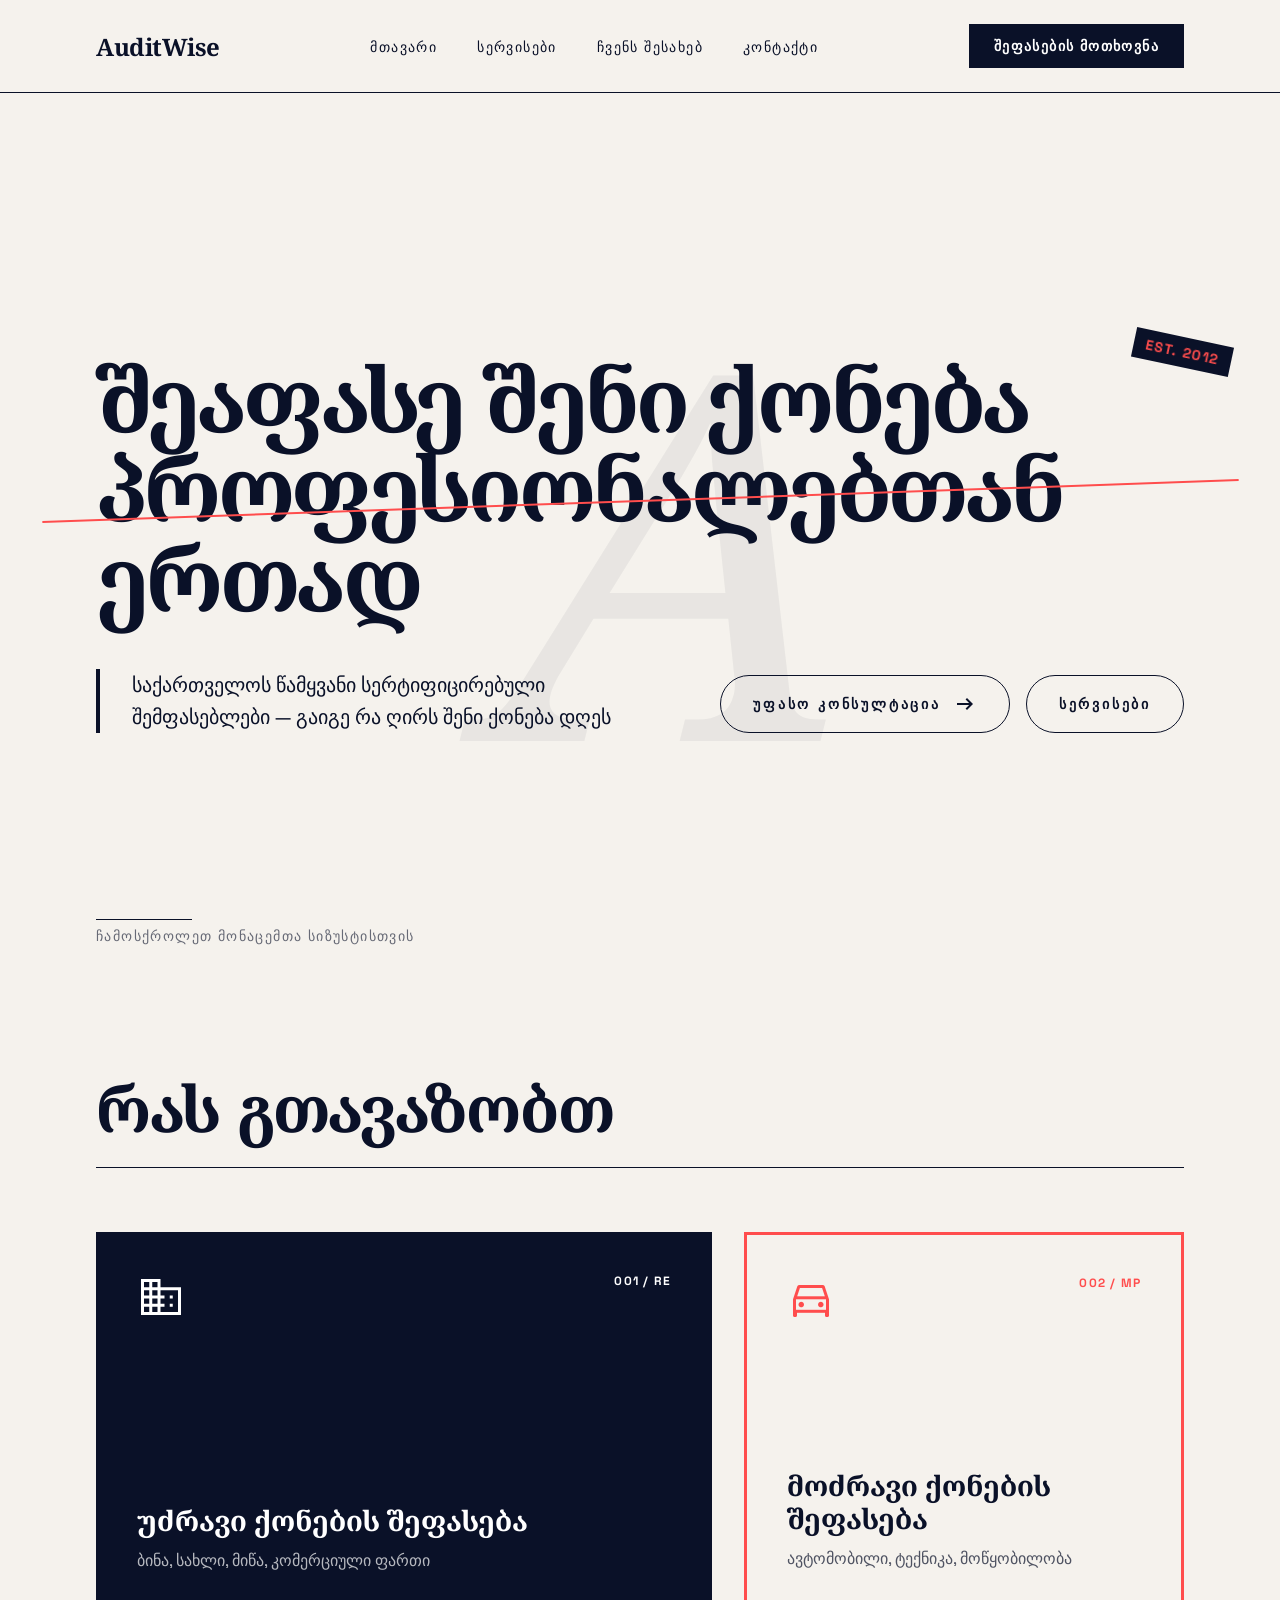
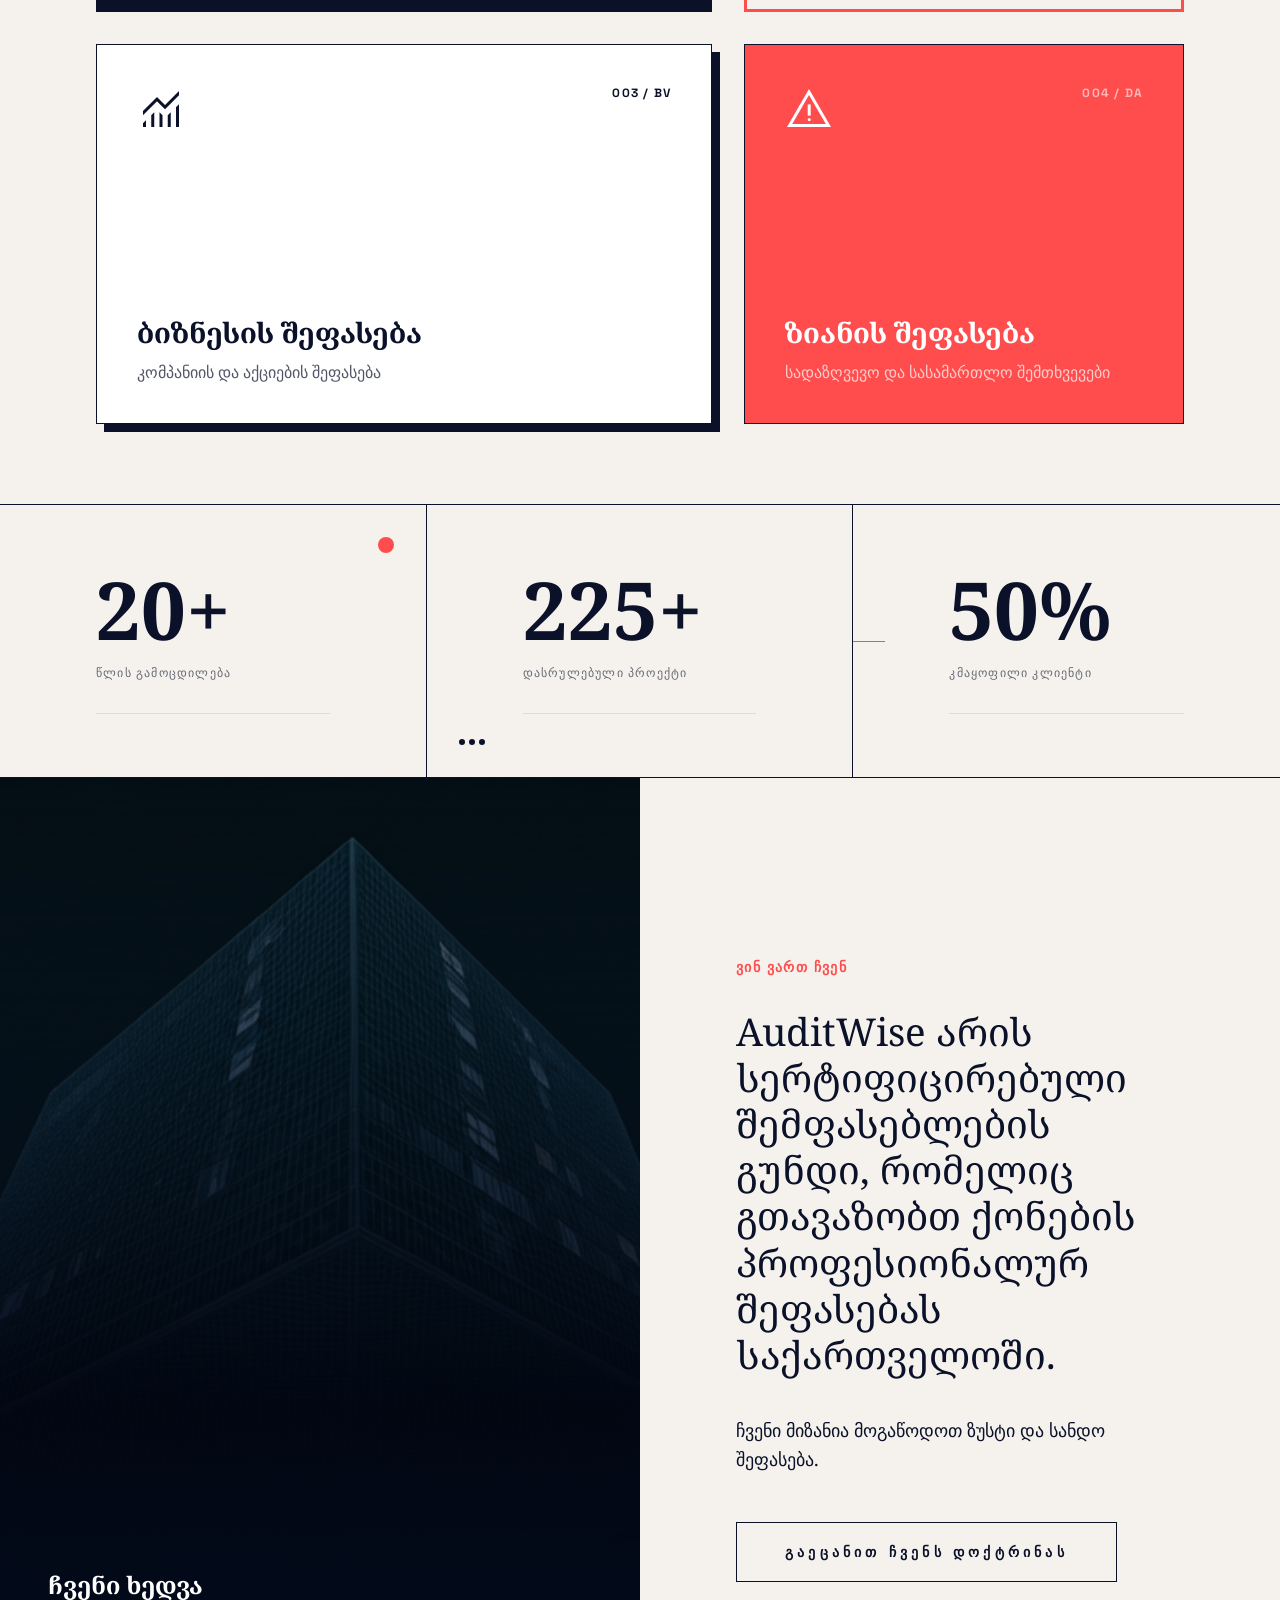
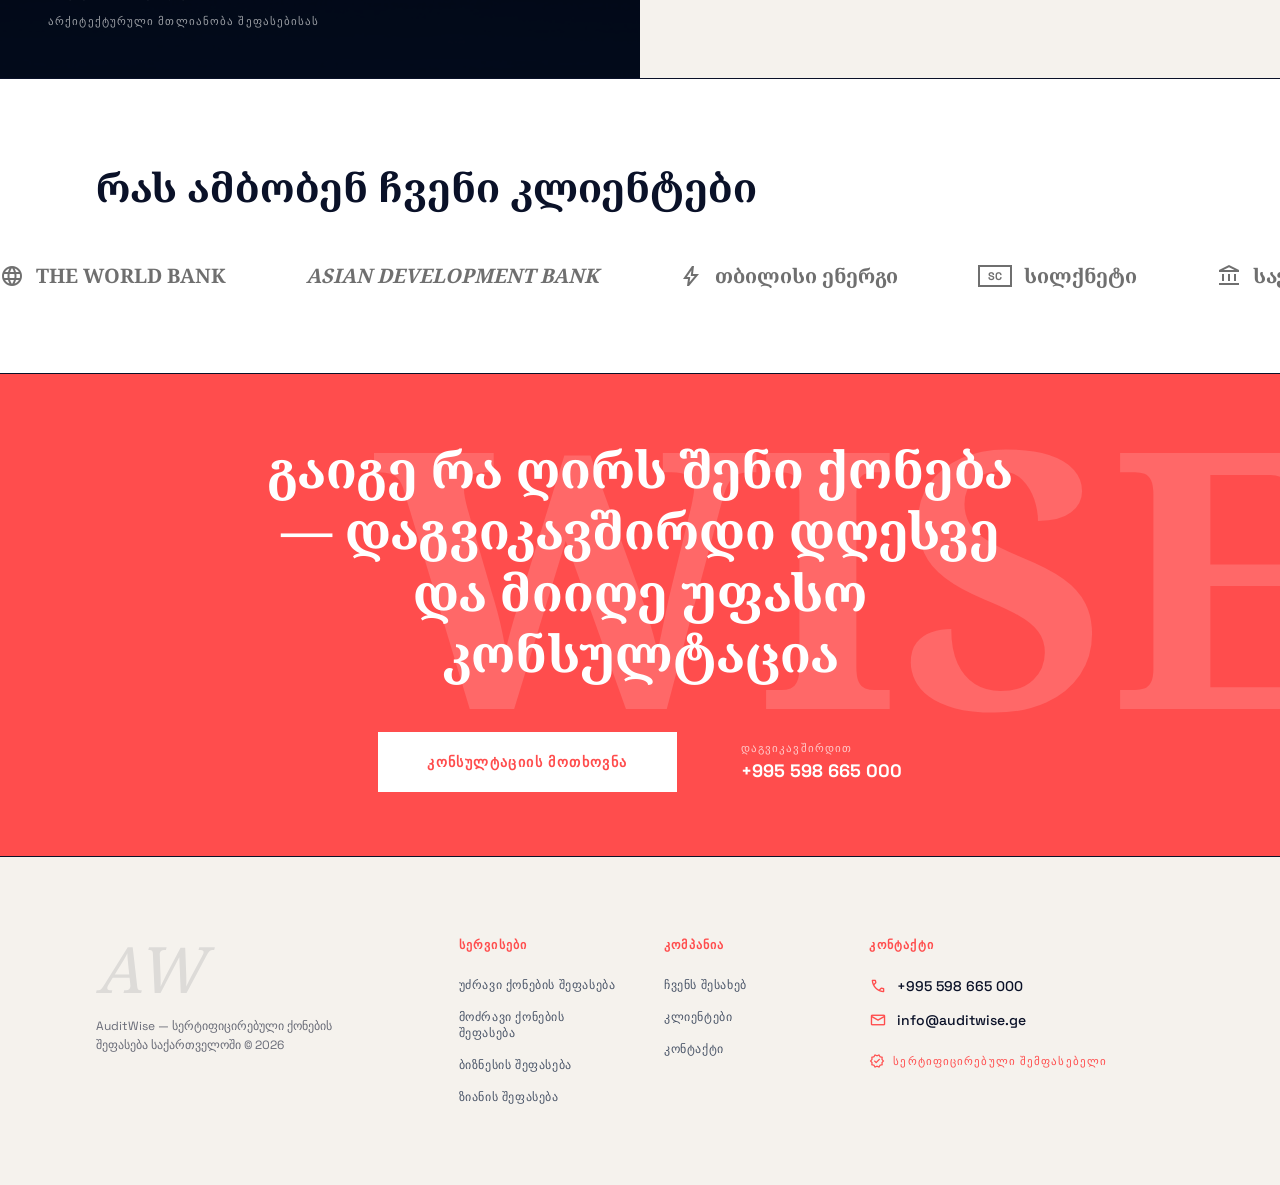
==== commit 67be5a1a: "services in hero section" ====
--- a/index.html
+++ b/index.html
@@ -124,7 +124,7 @@
                   უფასო კონსულტაცია
                   <span class="material-symbols-outlined">arrow_right_alt</span>
                 </a>
-                <a href="services.html" class="btn-outline">სერვისები</a>
+                <a href="./services.html" class="btn-outline">სერვისები</a>
               </div>
             </div>
           </div>
--- a/styles/header.css
+++ b/styles/header.css
@@ -162,8 +162,8 @@
     font-size: 13px;
     font-weight: 600;
     letter-spacing: 0.12em;
-    padding: 14px 20px;
-    text-align: left;
+    padding: 18px 20px;
+    text-align: center;
   }
 
   nav ul a::after {
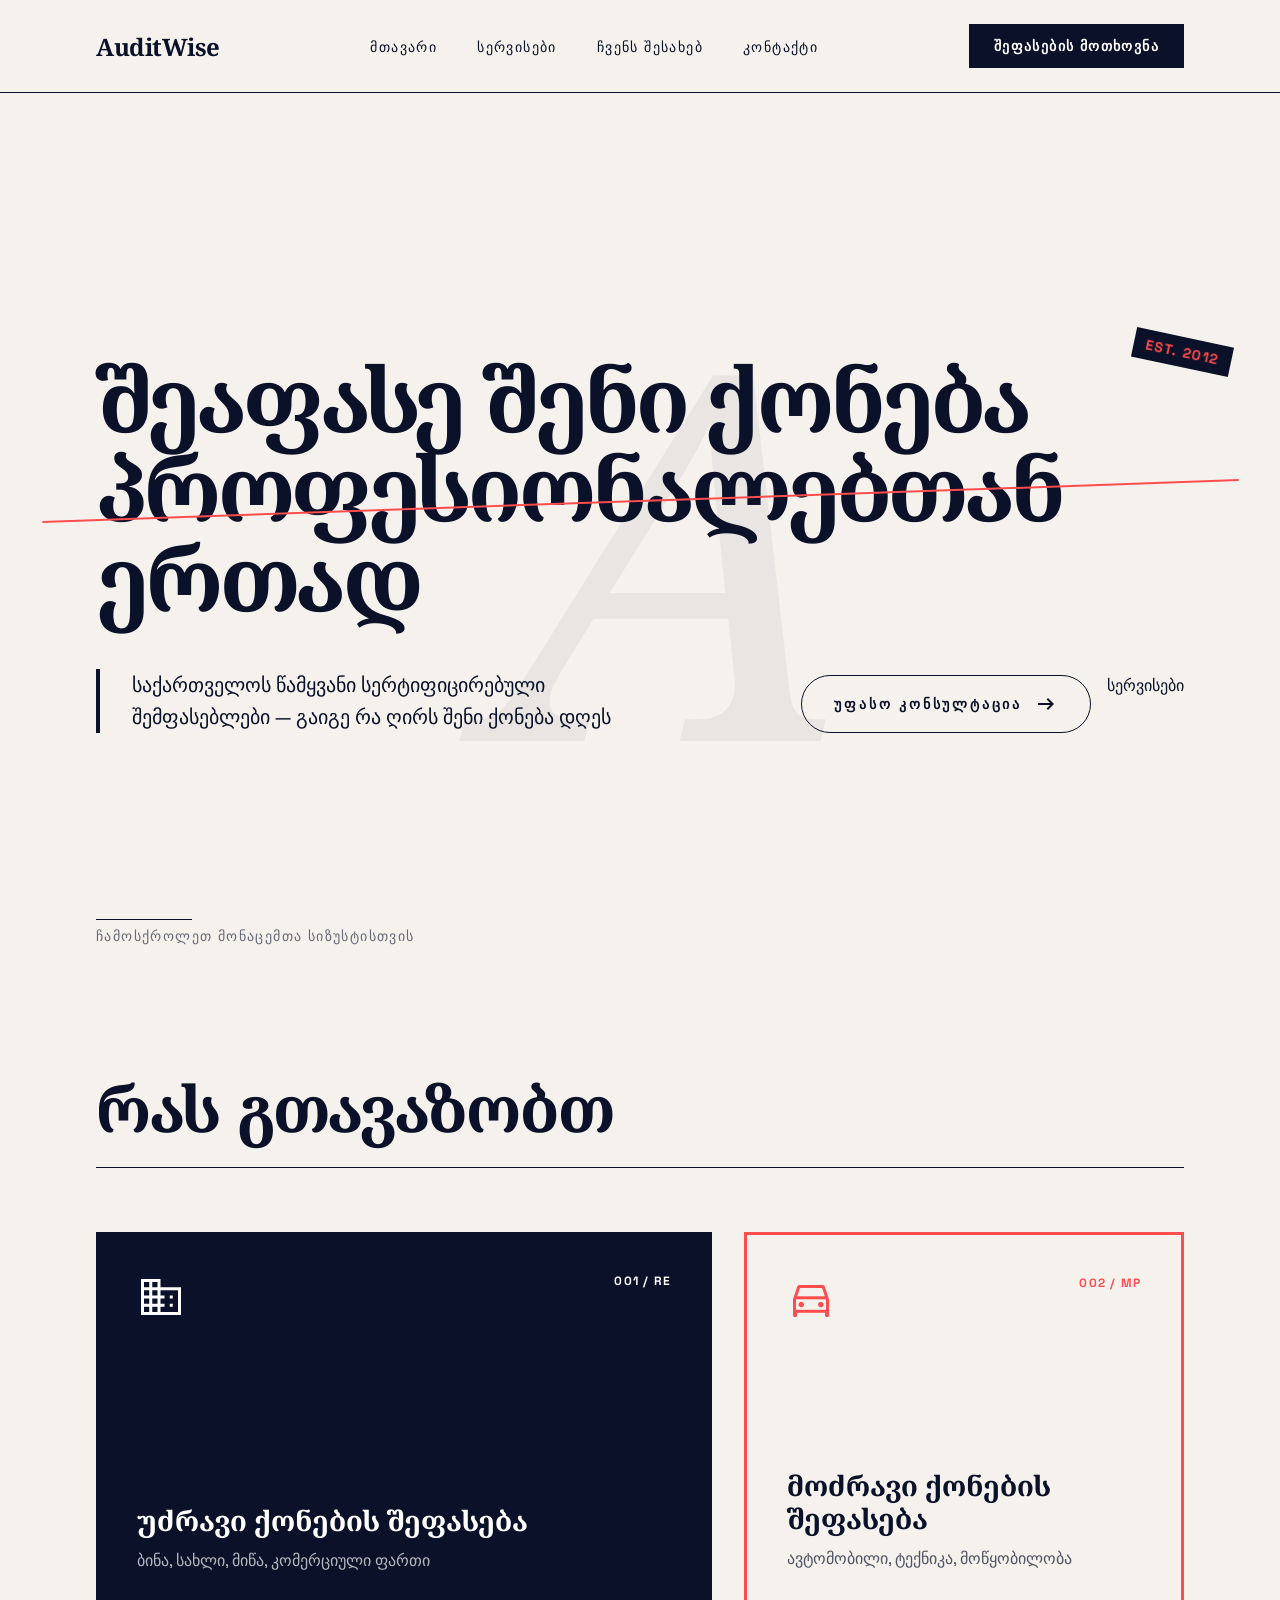
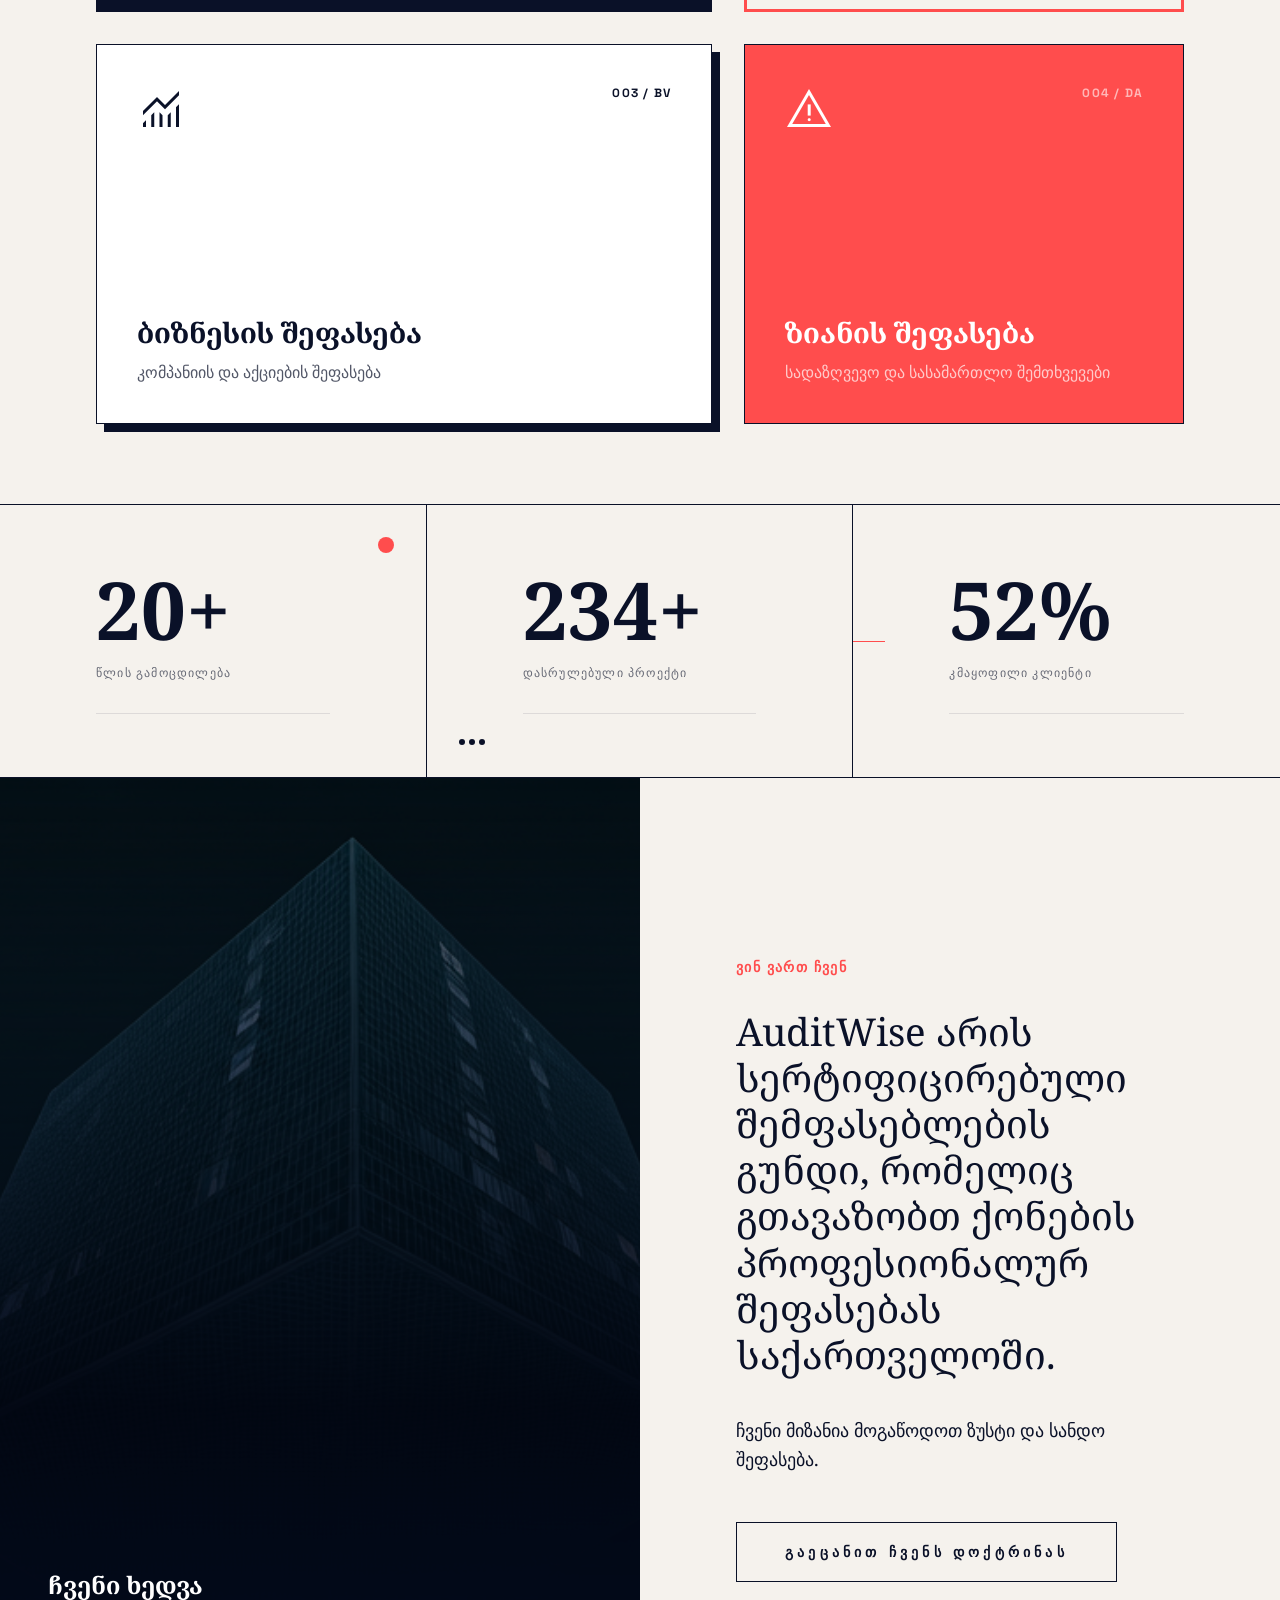
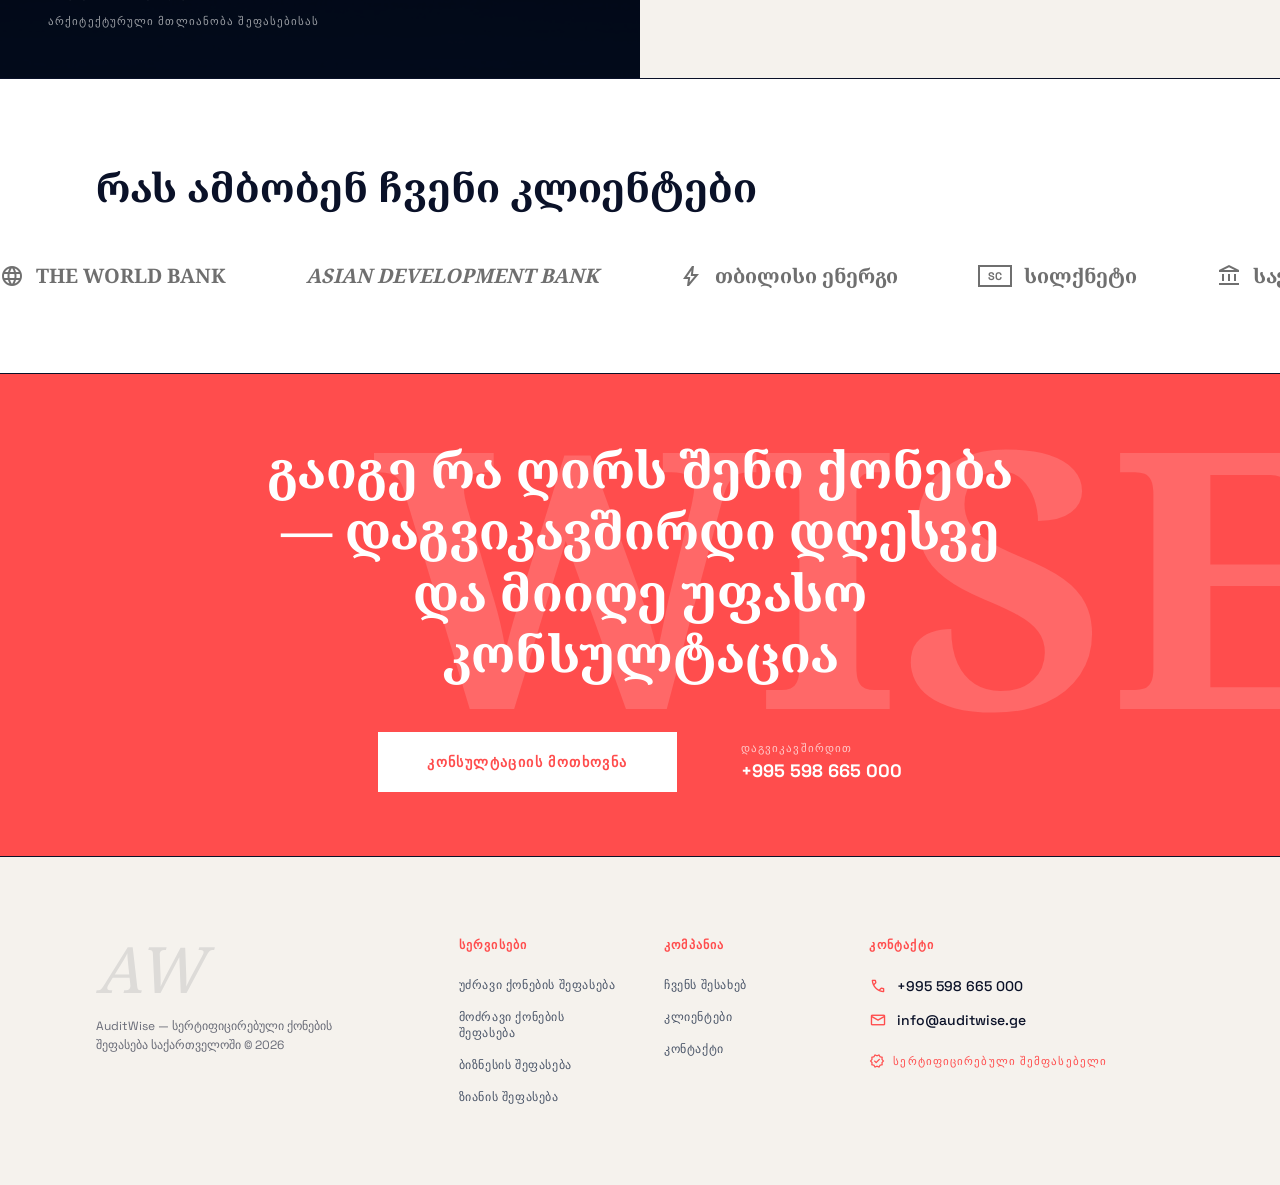
==== commit 0167bfea: "services in hero section" ====
--- a/index.html
+++ b/index.html
@@ -124,7 +124,7 @@
                   უფასო კონსულტაცია
                   <span class="material-symbols-outlined">arrow_right_alt</span>
                 </a>
-                <a href="./services.html" class="btn-outline">სერვისები</a>
+                <a href="./services.html">სერვისები</a>
               </div>
             </div>
           </div>
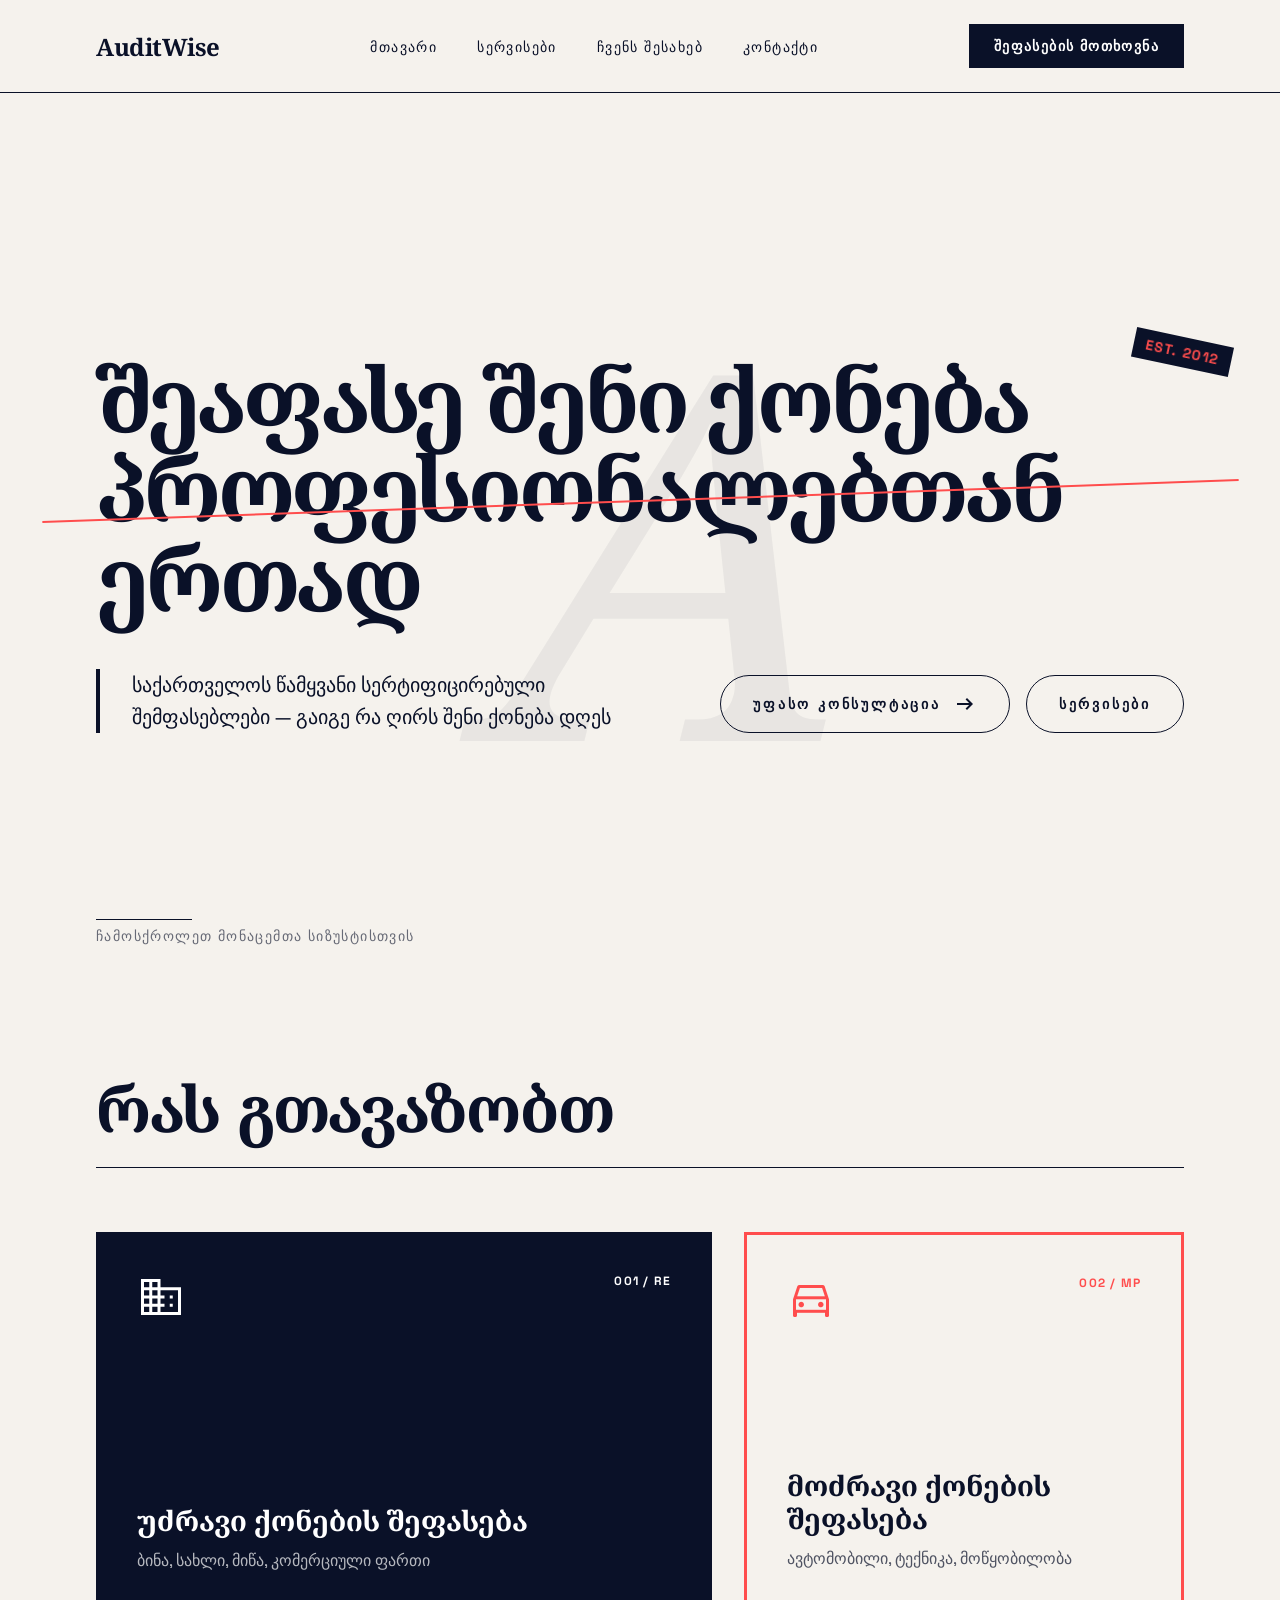
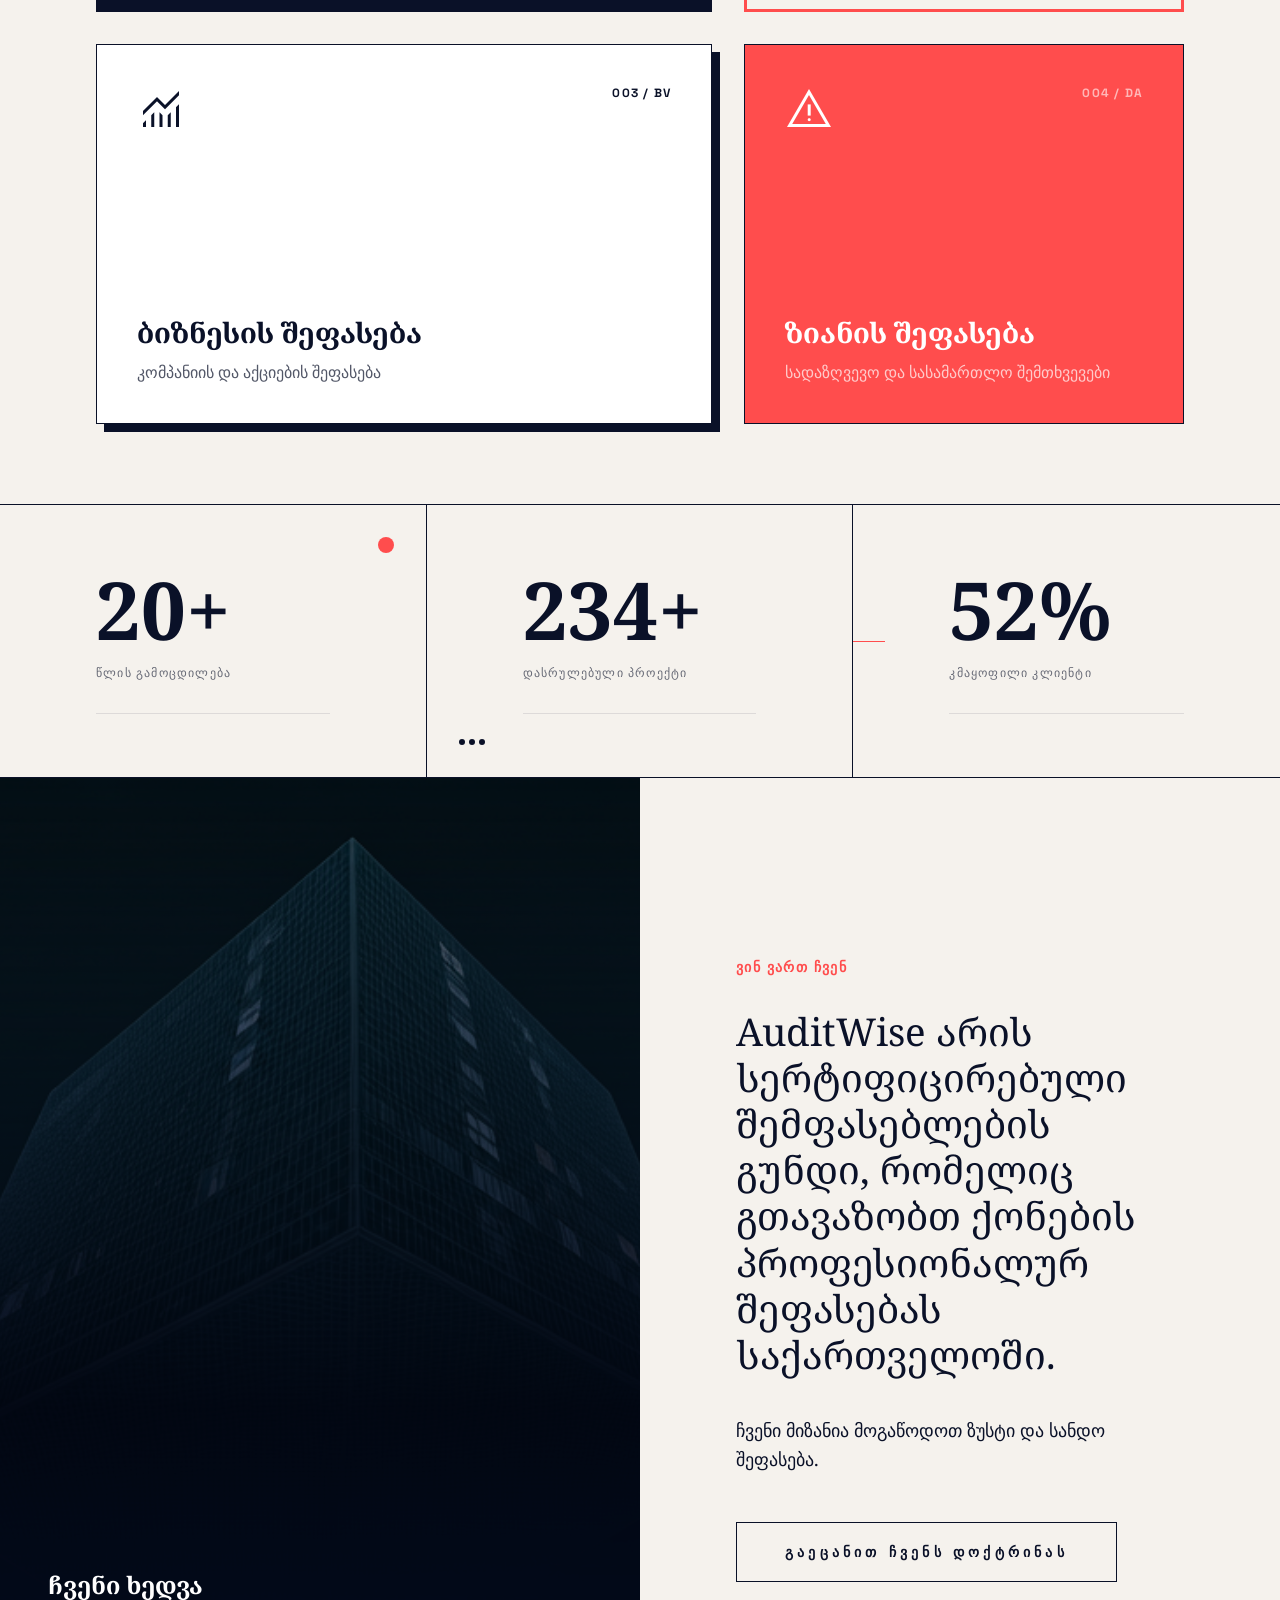
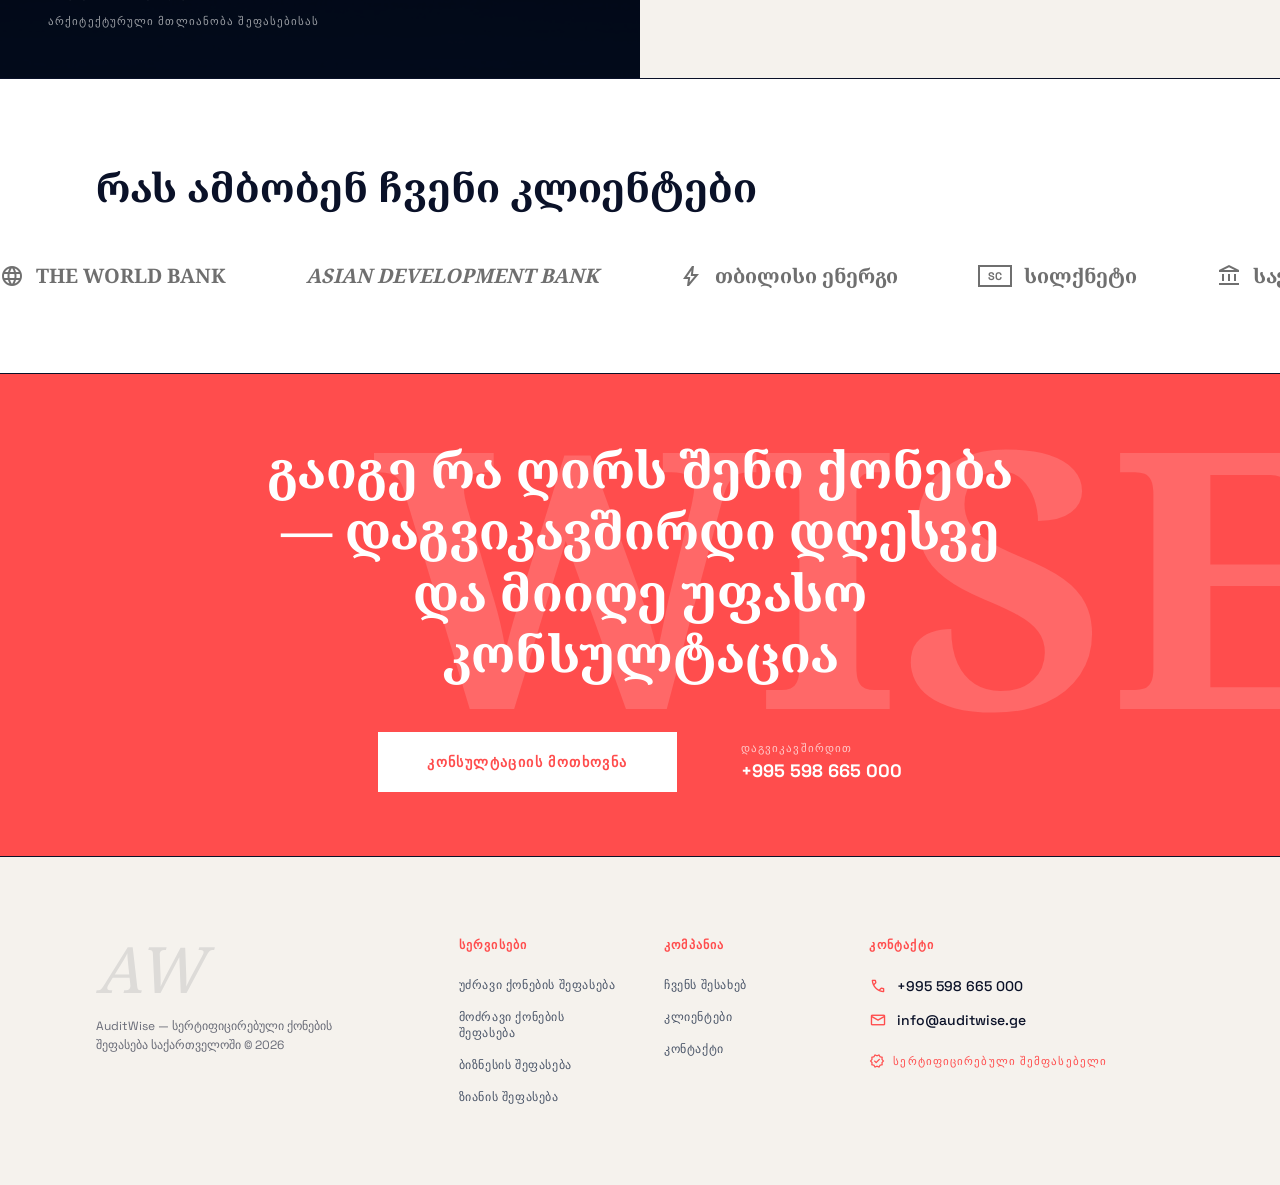
==== commit 81fc0417: "services in hero" ====
--- a/index.html
+++ b/index.html
@@ -124,7 +124,7 @@
                   უფასო კონსულტაცია
                   <span class="material-symbols-outlined">arrow_right_alt</span>
                 </a>
-                <a href="./services.html">სერვისები</a>
+                <a href="./services.html" class="btn-outline">სერვისები</a>
               </div>
             </div>
           </div>
